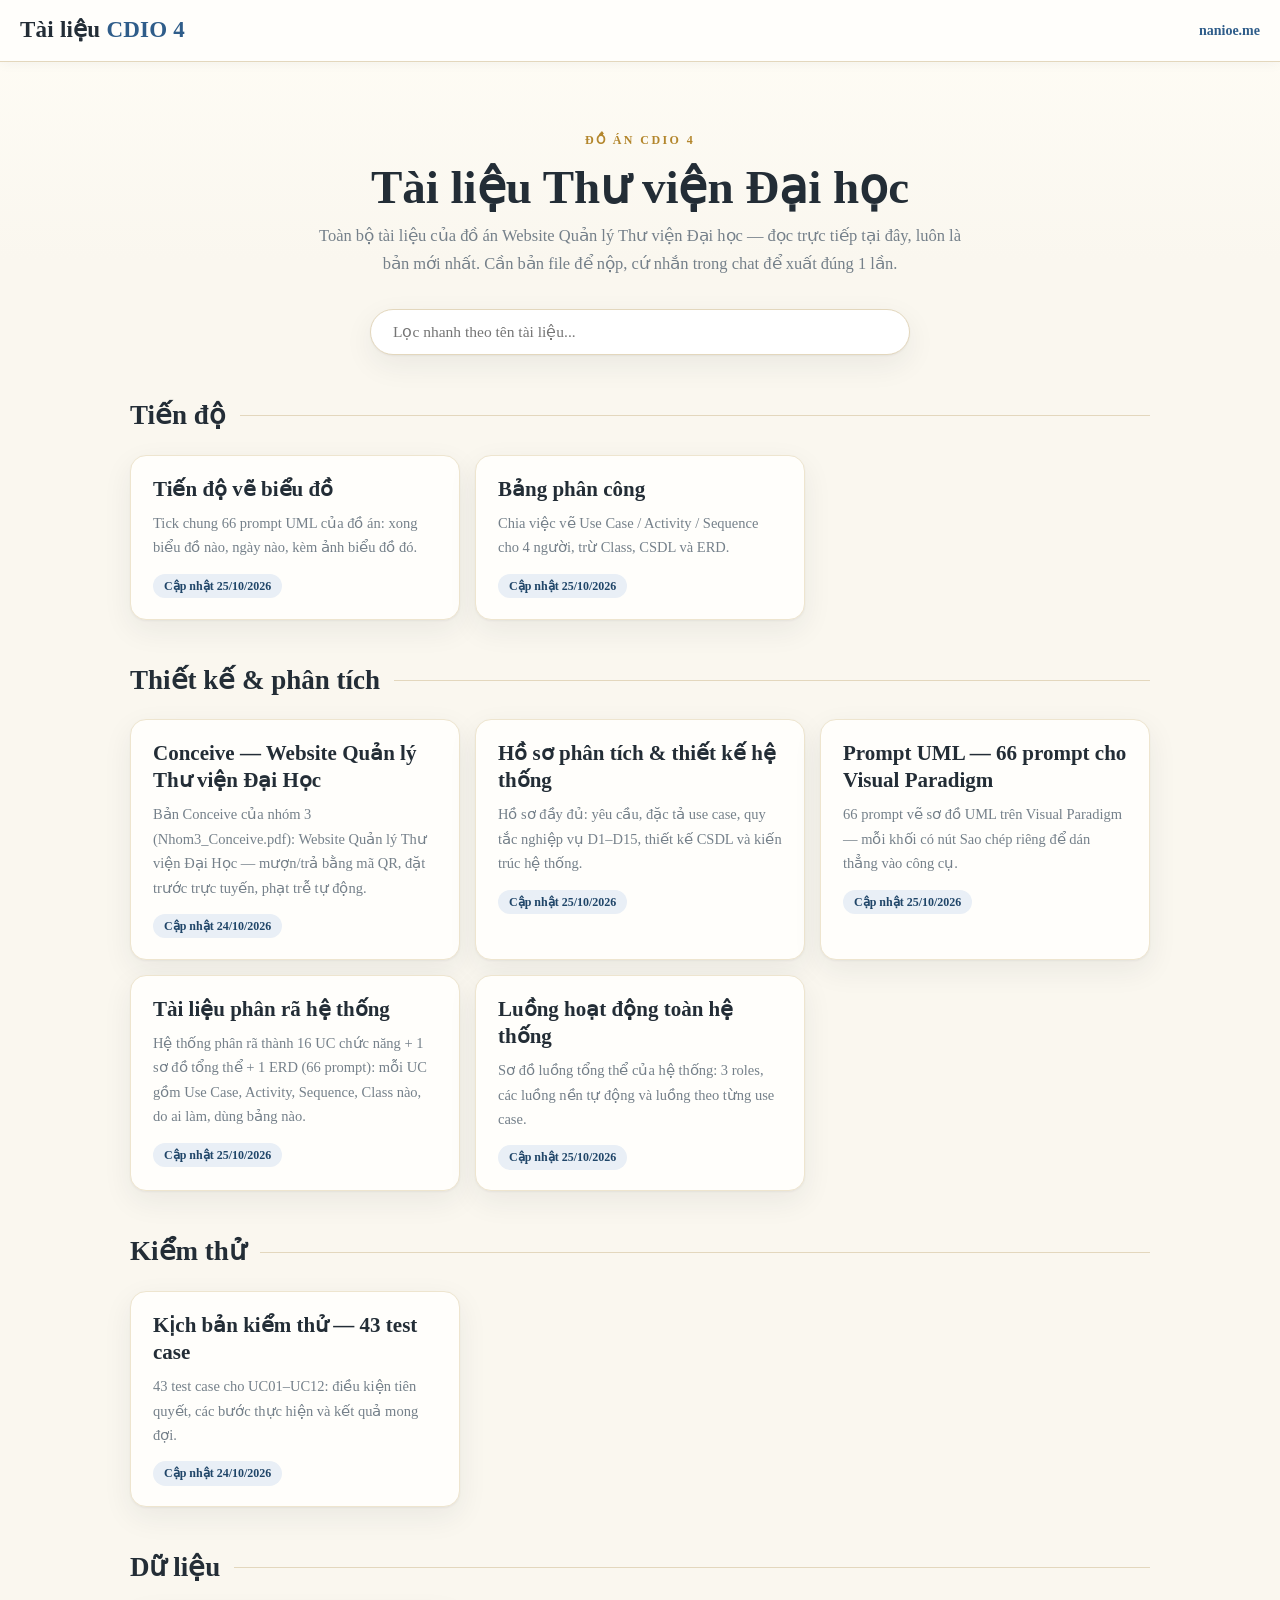
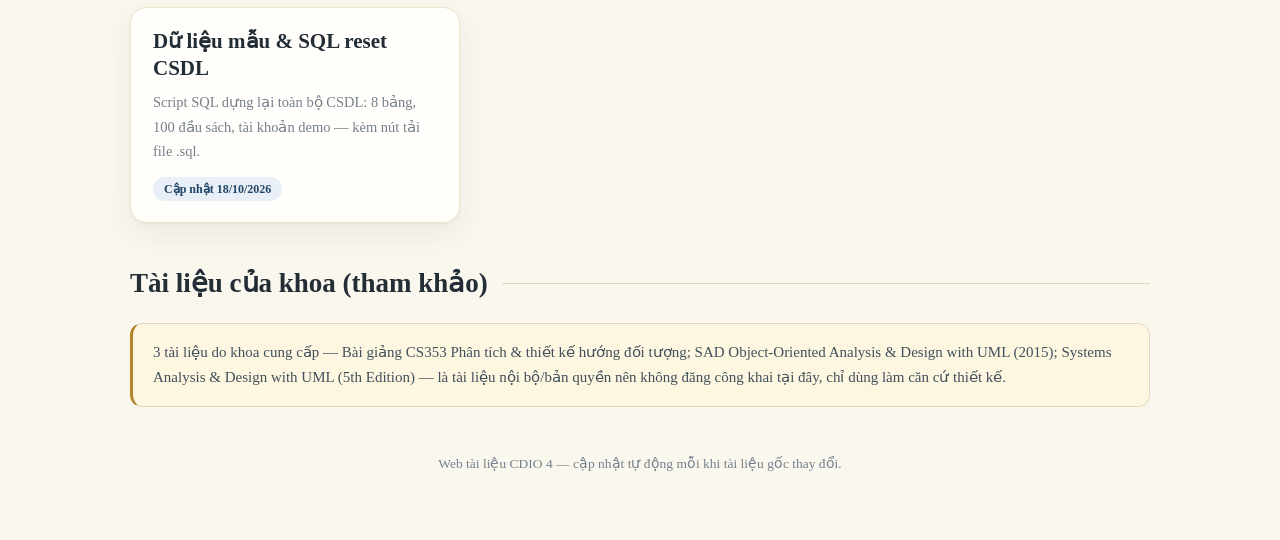
==== index.html @ 8c21439a "UC13 tach 2 muc con UC13a Quan ly, UC13b Xem, giu 66 prompt" ====
<!DOCTYPE html>
<html lang="vi">
<head>
<meta charset="UTF-8">
<meta name="viewport" content="width=device-width, initial-scale=1">
<title>Mục lục tài liệu — Tài liệu CDIO 4</title>
<meta name="description" content="Toàn bộ tài liệu đồ án CDIO 4 — Website Quản lý Thư viện Đại học, đọc tại một địa chỉ duy nhất, luôn là bản mới nhất.">
<link rel="icon" href="data:image/svg+xml,<svg xmlns='http://www.w3.org/2000/svg' viewBox='0 0 100 100'><text y='.9em' font-size='90'>B</text></svg>">
<link rel="stylesheet" href="style.css?v=9">
</head>
<body>
<header class="topbar">
  <a class="brand" href="index.html">Tài liệu <em>CDIO 4</em></a>
  <span class="top-links"><a href="https://nanioe.me">nanioe.me</a></span>
</header>
<main class="home">
  <div class="hero">
    <div class="kicker">Đồ án CDIO 4</div>
    <h1>Tài liệu Thư viện Đại học</h1>
    <p>Toàn bộ tài liệu của đồ án Website Quản lý Thư viện Đại học — đọc trực tiếp tại đây, luôn là bản mới nhất. Cần bản file để nộp, cứ nhắn trong chat để xuất đúng 1 lần.</p>
  </div>
  <input class="filter" id="docFilter" type="search" placeholder="Lọc nhanh theo tên tài liệu...">
<section class="group-block"><h2>Tiến độ</h2><div class="cards"><a class="card" href="tien-do.html" data-search="tiến độ vẽ biểu đồ tick chung 66 prompt uml của đồ án: xong biểu đồ nào, ngày nào, kèm ảnh biểu đồ đó."><strong>Tiến độ vẽ biểu đồ</strong><p>Tick chung 66 prompt UML của đồ án: xong biểu đồ nào, ngày nào, kèm ảnh biểu đồ đó.</p><span class="upd">Cập nhật 25/10/2026</span></a><a class="card" href="phan-cong.html" data-search="bảng phân công chia việc vẽ use case / activity / sequence cho 4 người, trừ class, csdl và erd."><strong>Bảng phân công</strong><p>Chia việc vẽ Use Case / Activity / Sequence cho 4 người, trừ Class, CSDL và ERD.</p><span class="upd">Cập nhật 25/10/2026</span></a></div></section>
<section class="group-block"><h2>Thiết kế &amp; phân tích</h2><div class="cards"><a class="card" href="conceive.html" data-search="conceive — website quản lý thư viện đại học bản conceive của nhóm 3 (nhom3_conceive.pdf): website quản lý thư viện đại học — mượn/trả bằng mã qr, đặt trước trực tuyến, phạt trễ tự động."><strong>Conceive — Website Quản lý Thư viện Đại Học</strong><p>Bản Conceive của nhóm 3 (Nhom3_Conceive.pdf): Website Quản lý Thư viện Đại Học — mượn/trả bằng mã QR, đặt trước trực tuyến, phạt trễ tự động.</p><span class="upd">Cập nhật 24/10/2026</span></a><a class="card" href="ho-so-thiet-ke.html" data-search="hồ sơ phân tích &amp; thiết kế hệ thống hồ sơ đầy đủ: yêu cầu, đặc tả use case, quy tắc nghiệp vụ d1–d15, thiết kế csdl và kiến trúc hệ thống."><strong>Hồ sơ phân tích &amp; thiết kế hệ thống</strong><p>Hồ sơ đầy đủ: yêu cầu, đặc tả use case, quy tắc nghiệp vụ D1–D15, thiết kế CSDL và kiến trúc hệ thống.</p><span class="upd">Cập nhật 25/10/2026</span></a><a class="card" href="prompt-uml.html" data-search="prompt uml — 66 prompt cho visual paradigm 66 prompt vẽ sơ đồ uml trên visual paradigm — mỗi khối có nút sao chép riêng để dán thẳng vào công cụ."><strong>Prompt UML — 66 prompt cho Visual Paradigm</strong><p>66 prompt vẽ sơ đồ UML trên Visual Paradigm — mỗi khối có nút Sao chép riêng để dán thẳng vào công cụ.</p><span class="upd">Cập nhật 25/10/2026</span></a><a class="card" href="phan-ra.html" data-search="tài liệu phân rã hệ thống hệ thống phân rã thành 16 uc chức năng + 1 sơ đồ tổng thể + 1 erd (66 prompt): mỗi uc gồm use case, activity, sequence, class nào, do ai làm, dùng bảng nào."><strong>Tài liệu phân rã hệ thống</strong><p>Hệ thống phân rã thành 16 UC chức năng + 1 sơ đồ tổng thể + 1 ERD (66 prompt): mỗi UC gồm Use Case, Activity, Sequence, Class nào, do ai làm, dùng bảng nào.</p><span class="upd">Cập nhật 25/10/2026</span></a><a class="card" href="luong-hoat-dong.html" data-search="luồng hoạt động toàn hệ thống sơ đồ luồng tổng thể của hệ thống: 3 roles, các luồng nền tự động và luồng theo từng use case."><strong>Luồng hoạt động toàn hệ thống</strong><p>Sơ đồ luồng tổng thể của hệ thống: 3 roles, các luồng nền tự động và luồng theo từng use case.</p><span class="upd">Cập nhật 25/10/2026</span></a></div></section>
<section class="group-block"><h2>Kiểm thử</h2><div class="cards"><a class="card" href="kich-ban-kiem-thu.html" data-search="kịch bản kiểm thử — 43 test case 43 test case cho uc01–uc12: điều kiện tiên quyết, các bước thực hiện và kết quả mong đợi."><strong>Kịch bản kiểm thử — 43 test case</strong><p>43 test case cho UC01–UC12: điều kiện tiên quyết, các bước thực hiện và kết quả mong đợi.</p><span class="upd">Cập nhật 24/10/2026</span></a></div></section>
<section class="group-block"><h2>Dữ liệu</h2><div class="cards"><a class="card" href="du-lieu-sql.html" data-search="dữ liệu mẫu &amp; sql reset csdl script sql dựng lại toàn bộ csdl: 8 bảng, 100 đầu sách, tài khoản demo — kèm nút tải file .sql."><strong>Dữ liệu mẫu &amp; SQL reset CSDL</strong><p>Script SQL dựng lại toàn bộ CSDL: 8 bảng, 100 đầu sách, tài khoản demo — kèm nút tải file .sql.</p><span class="upd">Cập nhật 18/10/2026</span></a></div></section>
  <h2>Tài liệu của khoa (tham khảo)</h2>
  <div class="note">3 tài liệu do khoa cung cấp — Bài giảng CS353 Phân tích &amp; thiết kế hướng đối tượng; SAD Object-Oriented Analysis &amp; Design with UML (2015); Systems Analysis &amp; Design with UML (5th Edition) — là tài liệu nội bộ/bản quyền nên không đăng công khai tại đây, chỉ dùng làm căn cứ thiết kế.</div>
  <footer>Web tài liệu CDIO 4 — cập nhật tự động mỗi khi tài liệu gốc thay đổi.</footer>
</main>
<script src="docs.js?v=9"></script>
</body>
</html>
---- style.css ----
/* CDIO 4 docs - v3 visual polish (nanioe.me palette, editorial docs look) */
:root{
  --bg:#faf7ef; --panel:#fffefb; --ink:#232d36; --ink-soft:#42505c; --muted:#75808a;
  --line:#e3d7bd; --line-soft:#eee5cf;
  --accent:#2f5d8a; --accent-ink:#1f4568; --accent-soft:#e9eff6;
  --soft:#f3ecdb; --gold:#b3862c;
  --code-bg:#1f1a14; --code-head:#2a231b; --code-ink:#f4ead9;
  --shadow:0 1px 2px rgba(35,45,54,.05),0 10px 30px rgba(35,45,54,.07);
  --serif:"Times New Roman",Times,serif;
  --sans:"Times New Roman",Times,serif;
}
*{box-sizing:border-box}
html{scroll-behavior:smooth}
::selection{background:#f0d9a0}
body{margin:0;color:var(--ink);font-family:var(--sans);font-size:16px;line-height:1.68;
  -webkit-font-smoothing:antialiased;
  background:linear-gradient(180deg,#fffdf6 0,var(--bg) 260px) fixed,var(--bg)}
a{color:var(--accent)}
/* top bar */
.topbar{position:sticky;top:0;z-index:60;display:flex;align-items:center;gap:12px;
  padding:11px 20px;background:rgba(255,254,251,.92);backdrop-filter:blur(10px);
  border-bottom:1px solid var(--line);box-shadow:0 1px 12px rgba(35,45,54,.05)}
.brand{font-family:var(--serif);font-weight:700;font-size:23px;color:var(--ink);text-decoration:none;letter-spacing:.01em}
.brand em{color:var(--accent);font-style:normal}
.top-links{margin-left:auto;display:flex;gap:18px;font-size:14px}
.top-links a{text-decoration:none;font-weight:600}
.top-links a:hover{text-decoration:underline;text-underline-offset:3px}
.menu-btn{display:none;background:var(--panel);border:1px solid var(--line);border-radius:9px;
  width:38px;height:38px;font-size:17px;cursor:pointer;color:var(--ink)}
/* layout */
.docs-layout{max-width:1300px;margin:0 auto;display:grid;
  grid-template-columns:280px minmax(0,1fr);align-items:start}
.sidebar{position:sticky;top:59px;height:calc(100vh - 59px);overflow-y:auto;
  padding:22px 16px 44px 20px;border-right:1px solid var(--line-soft);
  scrollbar-width:thin;scrollbar-color:var(--line) transparent}
.side-label{font-size:11px;font-weight:700;letter-spacing:.14em;text-transform:uppercase;
  color:var(--gold);margin:20px 8px 9px}
.side-label:first-child{margin-top:0}
.doc-nav a{display:block;text-decoration:none;color:var(--ink-soft);
  padding:7px 12px;border-radius:9px;font-size:14.5px;line-height:1.4;margin-bottom:2px}
.doc-nav a:hover{background:var(--accent-soft);color:var(--accent-ink)}
.doc-nav a.active{background:var(--accent);color:#fff;font-weight:600;box-shadow:var(--shadow)}
.nav-group{display:flex;align-items:center;gap:10px;font-size:11px;font-weight:700;
  letter-spacing:.1em;text-transform:uppercase;color:var(--muted);margin:16px 4px 6px}
.nav-group::after{content:"";flex:1;height:1px;background:var(--line-soft)}
.toc{border-left:1px solid var(--line);margin-left:9px}
.toc a{display:block;text-decoration:none;font-size:13.5px;color:var(--ink-soft);
  padding:4px 10px 4px 14px;margin-left:-1px;border-left:2px solid transparent;line-height:1.45}
.toc a.lv3{padding-left:27px;font-size:13px;color:var(--muted)}
.toc a.toc-group{font-weight:700;color:var(--ink);font-size:14px;margin-top:12px;padding-top:10px;border-top:1px solid var(--line-soft)}
.toc a.toc-prompt{padding-left:27px;font-size:13px}
.toc a:hover{color:var(--accent-ink)}
.toc a.active{color:var(--accent-ink);font-weight:700;border-left-color:var(--accent);background:var(--accent-soft)}
.backdrop{display:none}
/* content */
.content{padding:34px 46px 64px;min-width:0}
.content h1{font-family:var(--serif);font-weight:700;font-size:37px;line-height:1.18;margin:0}
.content h1::after{content:"";display:block;width:66px;height:3px;border-radius:2px;
  background:var(--gold);margin-top:14px}
.meta{color:var(--muted);font-size:14px;margin:12px 0 28px;padding-bottom:18px;border-bottom:1px solid var(--line-soft)}
.content{counter-reset:sec}
.content h2{counter-increment:sec;font-family:var(--serif);font-weight:700;font-size:26px;
  line-height:1.3;margin:46px 0 14px;padding-top:26px;border-top:1px solid var(--line-soft);
  scroll-margin-top:78px}
.content h2::before{content:counter(sec,decimal-leading-zero);display:inline-block;
  font-family:var(--sans);font-size:12px;font-weight:700;letter-spacing:.06em;
  background:var(--accent);color:#fff;border-radius:6px;padding:3px 8px;
  margin-right:12px;vertical-align:5px}
.content h3{font-size:19px;margin:28px 0 9px;padding-left:11px;
  border-left:3px solid var(--gold);scroll-margin-top:78px;line-height:1.4}
.content h4{font-size:16.5px;margin:20px 0 6px}
.content p{margin:10px 0}
.content ul,.content ol{margin:10px 0;padding-left:24px}
.content li{margin:4px 0}
.content a{text-underline-offset:3px}
.content blockquote{margin:16px 0;padding:12px 18px;border-left:3px solid var(--accent);
  border-radius:0 12px 12px 0;background:var(--accent-soft);color:var(--ink-soft)}
.content hr{border:none;border-top:1px solid var(--line-soft);margin:28px 0}
.content code{font-family:ui-monospace,SFMono-Regular,Consolas,monospace;font-size:.87em;
  background:#f1e8d2;border:1px solid #e7dcc0;color:#7c4a12;padding:1px 6px;border-radius:6px}
.content strong{color:#18222b}
/* tables */
.table-wrap{overflow-x:auto;border:1px solid var(--line);border-radius:14px;
  margin:18px 0;background:#fff;box-shadow:var(--shadow)}
.content table{border-collapse:collapse;width:100%;font-size:14.5px}
.content th{background:var(--accent);color:#fff;text-align:left;font-weight:600;
  padding:10px 14px;white-space:nowrap}
.content td{padding:9px 14px;border-bottom:1px solid var(--line-soft);vertical-align:top}
.content tr:last-child td{border-bottom:none}
.content tbody tr:nth-child(even) td{background:#fdfaf1}
.content tbody tr:hover td{background:#f7f0dd}
/* code blocks with a window header strip */
.code-wrap{position:relative;margin:16px 0;border-radius:13px;overflow:hidden;
  background:var(--code-bg);box-shadow:var(--shadow)}
.code-wrap::before{content:"";display:block;height:37px;background:
  radial-gradient(circle 5px at 20px 50%,#e0655f 98%,transparent),
  radial-gradient(circle 5px at 40px 50%,#e8b84b 98%,transparent),
  radial-gradient(circle 5px at 60px 50%,#7fb069 98%,transparent),var(--code-head);
  border-bottom:1px solid #3d3222}
.content pre{background:transparent;color:var(--code-ink);padding:16px 18px;
  overflow-x:auto;margin:0;font-size:13.5px;line-height:1.55;border-radius:0}
.content pre code{background:none;border:none;padding:0;color:inherit;font-size:inherit}
.copy-btn{position:absolute;top:5px;right:9px;background:transparent;color:#e9dcc4;
  border:1px solid #57493a;border-radius:8px;padding:4px 12px;font-size:12.5px;cursor:pointer;
  font-family:var(--sans)}
.copy-btn:hover{background:#3a3226}
.copy-btn.done{background:#2e6b34;border-color:#2e6b34;color:#fff}
/* prev / next */
.prevnext{display:flex;gap:14px;margin:48px 0 0;flex-wrap:wrap}
.pn{flex:1 1 220px;border:1px solid var(--line);border-radius:14px;background:var(--panel);
  padding:15px 19px;text-decoration:none;color:var(--ink);box-shadow:var(--shadow)}
.pn:hover{border-color:var(--accent);transform:translateY(-1px);transition:transform .15s}
.pn span{display:block;font-size:11.5px;letter-spacing:.09em;text-transform:uppercase;color:var(--muted);margin-bottom:3px}
.pn strong{font-family:var(--serif);font-size:20px;color:var(--accent-ink)}
.pn.prev strong::before{content:"←  "}
.pn.next{text-align:right}
.pn.next strong::after{content:"  →"}
.content footer{margin-top:38px;padding-top:16px;border-top:1px solid var(--line-soft);
  color:var(--muted);font-size:13.5px}
.btn{display:inline-block;background:var(--accent);color:#fff;text-decoration:none;
  padding:11px 24px;border-radius:999px;font-weight:600;font-size:15px;box-shadow:var(--shadow)}
.btn:hover{background:var(--accent-ink)}

/* progress page */
.prog-bar{height:16px;background:#eee5cf;border-radius:999px;overflow:hidden;margin:14px 0 8px}
.prog-bar div{height:100%;background:var(--accent)}
.prog-note{background:#fdf6e0;border:1px solid var(--line);border-left:3px solid var(--gold);
  border-radius:12px;padding:14px 18px;color:var(--ink-soft);font-size:15px;margin:16px 0}
.prog-filters{display:flex;gap:8px;flex-wrap:wrap;margin:16px 0}
.prog-filters button{background:var(--panel);border:1px solid var(--line);border-radius:999px;
  padding:7px 16px;font-size:14px;cursor:pointer;color:var(--ink-soft)}
.prog-filters button.on{background:var(--accent);color:#fff;border-color:var(--accent);font-weight:600}
.prog-item{display:flex;gap:14px;align-items:flex-start;border:1px solid var(--line-soft);
  border-radius:14px;background:var(--panel);padding:13px 16px;margin:9px 0;box-shadow:var(--shadow)}
.prog-item.done{border-color:#c8d8c9}
.prog-check{flex:0 0 26px;height:26px;border:2px solid var(--line);border-radius:7px;
  display:flex;align-items:center;justify-content:center;font-weight:700;color:#fff;font-size:17px}
.prog-item.done .prog-check{background:#2e6b34;border-color:#2e6b34}
.prog-item .prog-main{flex:1;min-width:0}
.prog-item .prog-main strong{font-size:15.5px;line-height:1.45;display:block}
.prog-item .prog-meta{font-size:13.5px;color:var(--muted);margin-top:3px}
.prog-item .prog-meta a{font-weight:600}
.prog-img{flex:0 0 150px}
.prog-img img{width:150px;border:1px solid var(--line);border-radius:10px;display:block}
.prog-noimg{font-size:13px;color:var(--muted);display:block;padding-top:4px}
@media (max-width:640px){.prog-item{flex-wrap:wrap}.prog-img{flex-basis:100%}.prog-img img{width:100%}}
.prog-actions{display:flex;gap:6px;margin-top:8px}
.prog-actions button,.prog-actions a{background:var(--panel);border:1px solid var(--line);border-radius:999px;
  padding:5px 13px;font-size:13px;cursor:pointer;color:var(--accent-ink);font-weight:600;text-decoration:none}
.prog-actions button:hover,.prog-actions a:hover{background:var(--accent-soft)}
.prog-thumb{cursor:zoom-in}
.prog-lightbox{display:none;position:fixed;inset:0;background:rgba(20,25,30,.88);z-index:100;
  align-items:center;justify-content:center;flex-direction:column;padding:20px;gap:14px}
.prog-lightbox.open{display:flex}
.prog-lightbox img{max-width:92vw;max-height:80vh;background:#fff;border-radius:12px;padding:10px;object-fit:contain}
.prog-lb-close{background:#fff;border:none;border-radius:999px;padding:8px 20px;font-size:14px;font-weight:700;cursor:pointer;color:var(--ink)}
.prog-lb-actions a{background:var(--accent);color:#fff;border-radius:999px;padding:9px 22px;font-size:14px;font-weight:600;text-decoration:none}
.prog-lightbox{overflow:auto}
.content img,.home img{cursor:zoom-in}
.prog-lb-zoom{display:flex;gap:8px;align-items:center;flex-wrap:wrap;justify-content:center}
.prog-lb-zoom button{background:#fff;border:none;border-radius:999px;padding:7px 16px;font-size:13.5px;font-weight:700;cursor:pointer;color:var(--ink)}
.prog-lb-zoom span{color:#fff;font-size:13.5px;font-weight:600;min-width:110px;text-align:center}
.prog-lb-hint{color:#d8dee3;font-size:13px;text-align:center}
/* back to top */
.to-top{position:fixed;right:18px;bottom:18px;width:44px;height:44px;border-radius:50%;
  border:none;background:var(--accent);color:#fff;font-size:19px;cursor:pointer;
  opacity:0;pointer-events:none;transition:opacity .2s;box-shadow:var(--shadow);z-index:55}
.to-top:hover{background:var(--accent-ink)}
.to-top.show{opacity:1;pointer-events:auto}
/* home (index) */
.home{max-width:1060px;margin:0 auto;padding:38px 20px 64px}
.home .hero{text-align:center;padding:30px 0 6px}
.home .kicker{font-size:12px;font-weight:700;letter-spacing:.2em;text-transform:uppercase;color:var(--gold)}
.home h1{font-family:var(--serif);font-weight:700;font-size:47px;margin:10px 0 8px;line-height:1.15}
.home .hero p{color:var(--muted);font-size:16.5px;max-width:660px;margin:0 auto}
.filter{width:100%;max-width:540px;display:block;margin:26px auto 4px;padding:13px 22px;
  border:1px solid var(--line);border-radius:999px;font-size:15.5px;font-family:var(--sans);
  background:#fff;color:var(--ink);box-shadow:var(--shadow)}
.filter:focus{outline:2px solid var(--accent);outline-offset:1px}
.home h2{font-family:var(--serif);font-weight:700;font-size:27px;margin:38px 0 16px;
  display:flex;align-items:center;gap:14px}
.home h2::after{content:"";flex:1;height:1px;background:var(--line)}
.cards{display:grid;grid-template-columns:repeat(auto-fill,minmax(300px,1fr));gap:15px}
.card{position:relative;display:block;background:var(--panel);border:1px solid var(--line-soft);
  border-radius:16px;padding:20px 22px;text-decoration:none;color:var(--ink);
  box-shadow:var(--shadow);overflow:hidden}
.card::before{content:"";position:absolute;top:0;left:0;right:0;height:3px;
  background:var(--accent);transform:scaleX(0);transform-origin:left;transition:transform .2s}
.card:hover{transform:translateY(-2px);transition:transform .15s;border-color:var(--line)}
.card:hover::before{transform:scaleX(1)}
.card strong{font-family:var(--serif);font-size:21px;display:block;line-height:1.3}
.card p{color:var(--muted);font-size:14.5px;margin:8px 0 12px}
.card .upd{display:inline-block;font-size:12px;color:var(--accent-ink);font-weight:600;
  background:var(--accent-soft);border-radius:999px;padding:2px 11px}
.note{background:#fdf6e0;border:1px solid var(--line);border-left:3px solid var(--gold);
  border-radius:12px;padding:16px 20px;color:var(--ink-soft);font-size:15px;margin-top:14px}
.home footer{margin-top:46px;text-align:center;color:var(--muted);font-size:13.5px}
/* responsive */
@media (max-width:920px){
  .docs-layout{grid-template-columns:minmax(0,1fr)}
  .menu-btn{display:block}
  .sidebar{position:fixed;top:0;left:0;width:292px;max-width:84vw;height:100vh;z-index:70;
    background:var(--panel);transform:translateX(-105%);transition:transform .22s;
    border-right:1px solid var(--line);padding-top:24px}
  body.nav-open .sidebar{transform:none;box-shadow:0 0 44px rgba(35,45,54,.25)}
  body.nav-open .backdrop{display:block;position:fixed;inset:0;background:rgba(35,45,54,.42);z-index:65}
  .content{padding:24px 18px 50px}
  .content h1{font-size:30px}
  .content h2{font-size:23px}
  .home h1{font-size:36px}
  .top-links a:last-child{display:none}
}
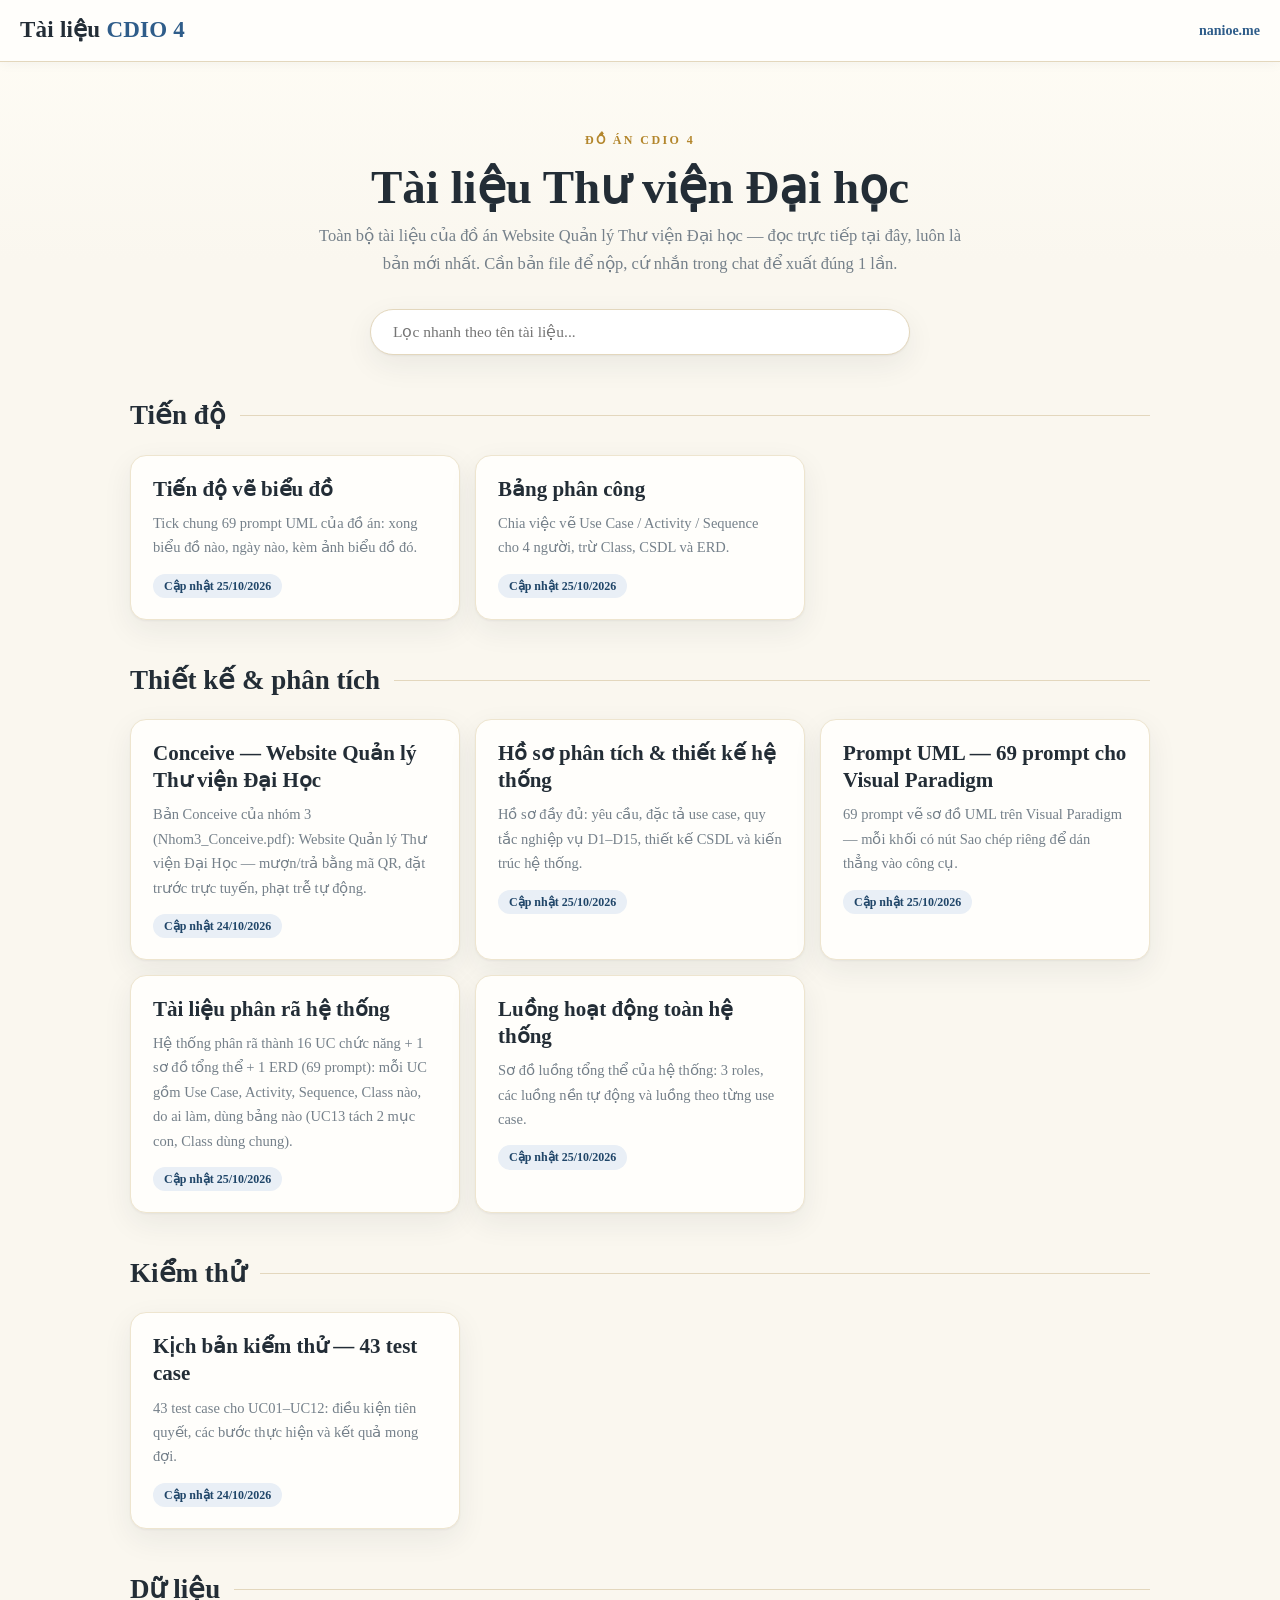
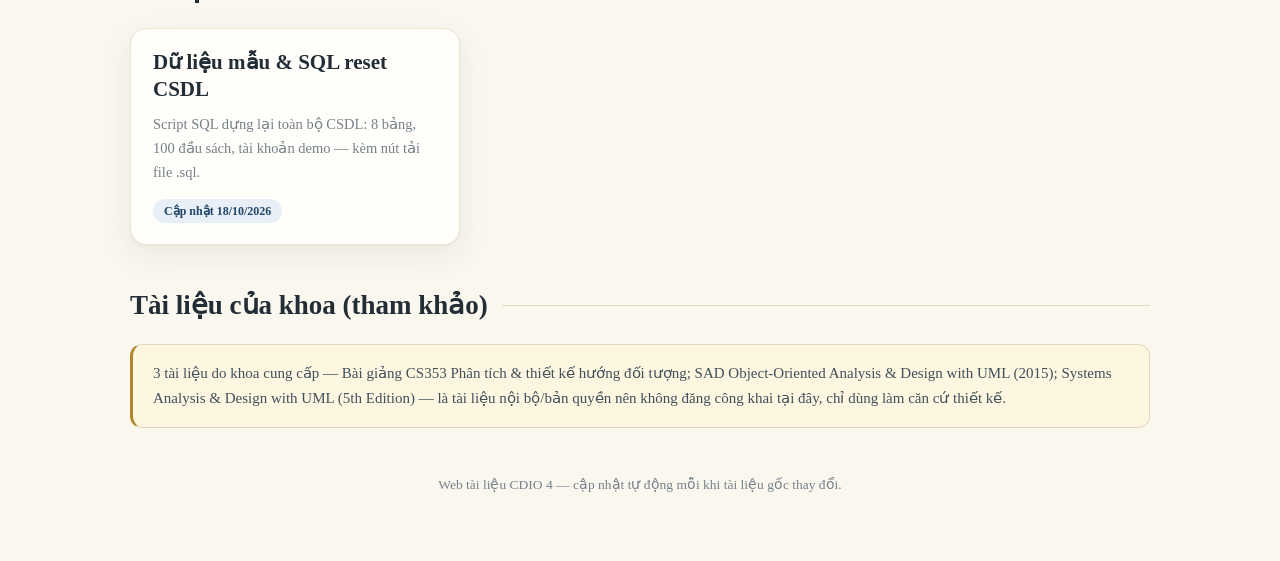
==== commit 47c53a39: "UC13 tach prompt 48a 48b 49a 49b 50a 50b, tong 69 prompt, Class dung chung" ====
--- a/index.html
+++ b/index.html
@@ -20,8 +20,8 @@
     <p>Toàn bộ tài liệu của đồ án Website Quản lý Thư viện Đại học — đọc trực tiếp tại đây, luôn là bản mới nhất. Cần bản file để nộp, cứ nhắn trong chat để xuất đúng 1 lần.</p>
   </div>
   <input class="filter" id="docFilter" type="search" placeholder="Lọc nhanh theo tên tài liệu...">
-<section class="group-block"><h2>Tiến độ</h2><div class="cards"><a class="card" href="tien-do.html" data-search="tiến độ vẽ biểu đồ tick chung 66 prompt uml của đồ án: xong biểu đồ nào, ngày nào, kèm ảnh biểu đồ đó."><strong>Tiến độ vẽ biểu đồ</strong><p>Tick chung 66 prompt UML của đồ án: xong biểu đồ nào, ngày nào, kèm ảnh biểu đồ đó.</p><span class="upd">Cập nhật 25/10/2026</span></a><a class="card" href="phan-cong.html" data-search="bảng phân công chia việc vẽ use case / activity / sequence cho 4 người, trừ class, csdl và erd."><strong>Bảng phân công</strong><p>Chia việc vẽ Use Case / Activity / Sequence cho 4 người, trừ Class, CSDL và ERD.</p><span class="upd">Cập nhật 25/10/2026</span></a></div></section>
-<section class="group-block"><h2>Thiết kế &amp; phân tích</h2><div class="cards"><a class="card" href="conceive.html" data-search="conceive — website quản lý thư viện đại học bản conceive của nhóm 3 (nhom3_conceive.pdf): website quản lý thư viện đại học — mượn/trả bằng mã qr, đặt trước trực tuyến, phạt trễ tự động."><strong>Conceive — Website Quản lý Thư viện Đại Học</strong><p>Bản Conceive của nhóm 3 (Nhom3_Conceive.pdf): Website Quản lý Thư viện Đại Học — mượn/trả bằng mã QR, đặt trước trực tuyến, phạt trễ tự động.</p><span class="upd">Cập nhật 24/10/2026</span></a><a class="card" href="ho-so-thiet-ke.html" data-search="hồ sơ phân tích &amp; thiết kế hệ thống hồ sơ đầy đủ: yêu cầu, đặc tả use case, quy tắc nghiệp vụ d1–d15, thiết kế csdl và kiến trúc hệ thống."><strong>Hồ sơ phân tích &amp; thiết kế hệ thống</strong><p>Hồ sơ đầy đủ: yêu cầu, đặc tả use case, quy tắc nghiệp vụ D1–D15, thiết kế CSDL và kiến trúc hệ thống.</p><span class="upd">Cập nhật 25/10/2026</span></a><a class="card" href="prompt-uml.html" data-search="prompt uml — 66 prompt cho visual paradigm 66 prompt vẽ sơ đồ uml trên visual paradigm — mỗi khối có nút sao chép riêng để dán thẳng vào công cụ."><strong>Prompt UML — 66 prompt cho Visual Paradigm</strong><p>66 prompt vẽ sơ đồ UML trên Visual Paradigm — mỗi khối có nút Sao chép riêng để dán thẳng vào công cụ.</p><span class="upd">Cập nhật 25/10/2026</span></a><a class="card" href="phan-ra.html" data-search="tài liệu phân rã hệ thống hệ thống phân rã thành 16 uc chức năng + 1 sơ đồ tổng thể + 1 erd (66 prompt): mỗi uc gồm use case, activity, sequence, class nào, do ai làm, dùng bảng nào."><strong>Tài liệu phân rã hệ thống</strong><p>Hệ thống phân rã thành 16 UC chức năng + 1 sơ đồ tổng thể + 1 ERD (66 prompt): mỗi UC gồm Use Case, Activity, Sequence, Class nào, do ai làm, dùng bảng nào.</p><span class="upd">Cập nhật 25/10/2026</span></a><a class="card" href="luong-hoat-dong.html" data-search="luồng hoạt động toàn hệ thống sơ đồ luồng tổng thể của hệ thống: 3 roles, các luồng nền tự động và luồng theo từng use case."><strong>Luồng hoạt động toàn hệ thống</strong><p>Sơ đồ luồng tổng thể của hệ thống: 3 roles, các luồng nền tự động và luồng theo từng use case.</p><span class="upd">Cập nhật 25/10/2026</span></a></div></section>
+<section class="group-block"><h2>Tiến độ</h2><div class="cards"><a class="card" href="tien-do.html" data-search="tiến độ vẽ biểu đồ tick chung 69 prompt uml của đồ án: xong biểu đồ nào, ngày nào, kèm ảnh biểu đồ đó."><strong>Tiến độ vẽ biểu đồ</strong><p>Tick chung 69 prompt UML của đồ án: xong biểu đồ nào, ngày nào, kèm ảnh biểu đồ đó.</p><span class="upd">Cập nhật 25/10/2026</span></a><a class="card" href="phan-cong.html" data-search="bảng phân công chia việc vẽ use case / activity / sequence cho 4 người, trừ class, csdl và erd."><strong>Bảng phân công</strong><p>Chia việc vẽ Use Case / Activity / Sequence cho 4 người, trừ Class, CSDL và ERD.</p><span class="upd">Cập nhật 25/10/2026</span></a></div></section>
+<section class="group-block"><h2>Thiết kế &amp; phân tích</h2><div class="cards"><a class="card" href="conceive.html" data-search="conceive — website quản lý thư viện đại học bản conceive của nhóm 3 (nhom3_conceive.pdf): website quản lý thư viện đại học — mượn/trả bằng mã qr, đặt trước trực tuyến, phạt trễ tự động."><strong>Conceive — Website Quản lý Thư viện Đại Học</strong><p>Bản Conceive của nhóm 3 (Nhom3_Conceive.pdf): Website Quản lý Thư viện Đại Học — mượn/trả bằng mã QR, đặt trước trực tuyến, phạt trễ tự động.</p><span class="upd">Cập nhật 24/10/2026</span></a><a class="card" href="ho-so-thiet-ke.html" data-search="hồ sơ phân tích &amp; thiết kế hệ thống hồ sơ đầy đủ: yêu cầu, đặc tả use case, quy tắc nghiệp vụ d1–d15, thiết kế csdl và kiến trúc hệ thống."><strong>Hồ sơ phân tích &amp; thiết kế hệ thống</strong><p>Hồ sơ đầy đủ: yêu cầu, đặc tả use case, quy tắc nghiệp vụ D1–D15, thiết kế CSDL và kiến trúc hệ thống.</p><span class="upd">Cập nhật 25/10/2026</span></a><a class="card" href="prompt-uml.html" data-search="prompt uml — 69 prompt cho visual paradigm 69 prompt vẽ sơ đồ uml trên visual paradigm — mỗi khối có nút sao chép riêng để dán thẳng vào công cụ."><strong>Prompt UML — 69 prompt cho Visual Paradigm</strong><p>69 prompt vẽ sơ đồ UML trên Visual Paradigm — mỗi khối có nút Sao chép riêng để dán thẳng vào công cụ.</p><span class="upd">Cập nhật 25/10/2026</span></a><a class="card" href="phan-ra.html" data-search="tài liệu phân rã hệ thống hệ thống phân rã thành 16 uc chức năng + 1 sơ đồ tổng thể + 1 erd (69 prompt): mỗi uc gồm use case, activity, sequence, class nào, do ai làm, dùng bảng nào (uc13 tách 2 mục con, class dùng chung)."><strong>Tài liệu phân rã hệ thống</strong><p>Hệ thống phân rã thành 16 UC chức năng + 1 sơ đồ tổng thể + 1 ERD (69 prompt): mỗi UC gồm Use Case, Activity, Sequence, Class nào, do ai làm, dùng bảng nào (UC13 tách 2 mục con, Class dùng chung).</p><span class="upd">Cập nhật 25/10/2026</span></a><a class="card" href="luong-hoat-dong.html" data-search="luồng hoạt động toàn hệ thống sơ đồ luồng tổng thể của hệ thống: 3 roles, các luồng nền tự động và luồng theo từng use case."><strong>Luồng hoạt động toàn hệ thống</strong><p>Sơ đồ luồng tổng thể của hệ thống: 3 roles, các luồng nền tự động và luồng theo từng use case.</p><span class="upd">Cập nhật 25/10/2026</span></a></div></section>
 <section class="group-block"><h2>Kiểm thử</h2><div class="cards"><a class="card" href="kich-ban-kiem-thu.html" data-search="kịch bản kiểm thử — 43 test case 43 test case cho uc01–uc12: điều kiện tiên quyết, các bước thực hiện và kết quả mong đợi."><strong>Kịch bản kiểm thử — 43 test case</strong><p>43 test case cho UC01–UC12: điều kiện tiên quyết, các bước thực hiện và kết quả mong đợi.</p><span class="upd">Cập nhật 24/10/2026</span></a></div></section>
 <section class="group-block"><h2>Dữ liệu</h2><div class="cards"><a class="card" href="du-lieu-sql.html" data-search="dữ liệu mẫu &amp; sql reset csdl script sql dựng lại toàn bộ csdl: 8 bảng, 100 đầu sách, tài khoản demo — kèm nút tải file .sql."><strong>Dữ liệu mẫu &amp; SQL reset CSDL</strong><p>Script SQL dựng lại toàn bộ CSDL: 8 bảng, 100 đầu sách, tài khoản demo — kèm nút tải file .sql.</p><span class="upd">Cập nhật 18/10/2026</span></a></div></section>
   <h2>Tài liệu của khoa (tham khảo)</h2>
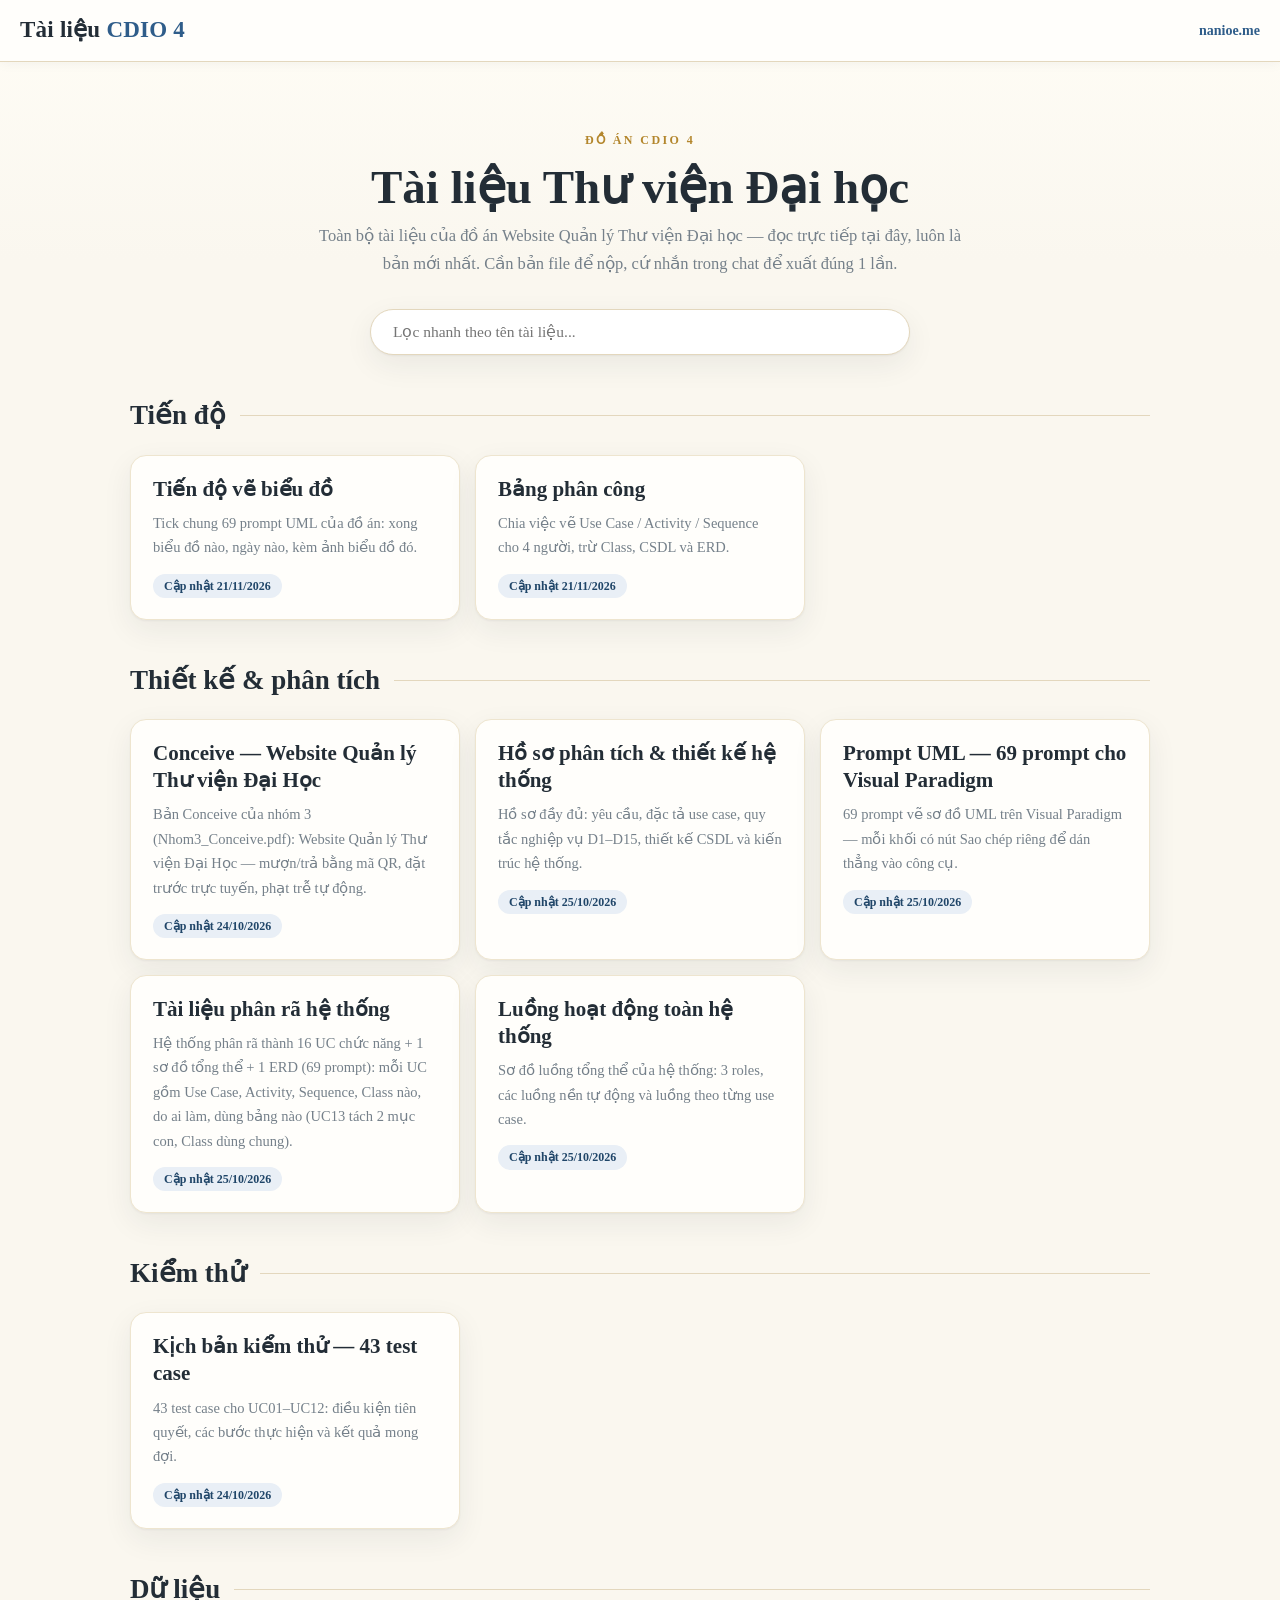
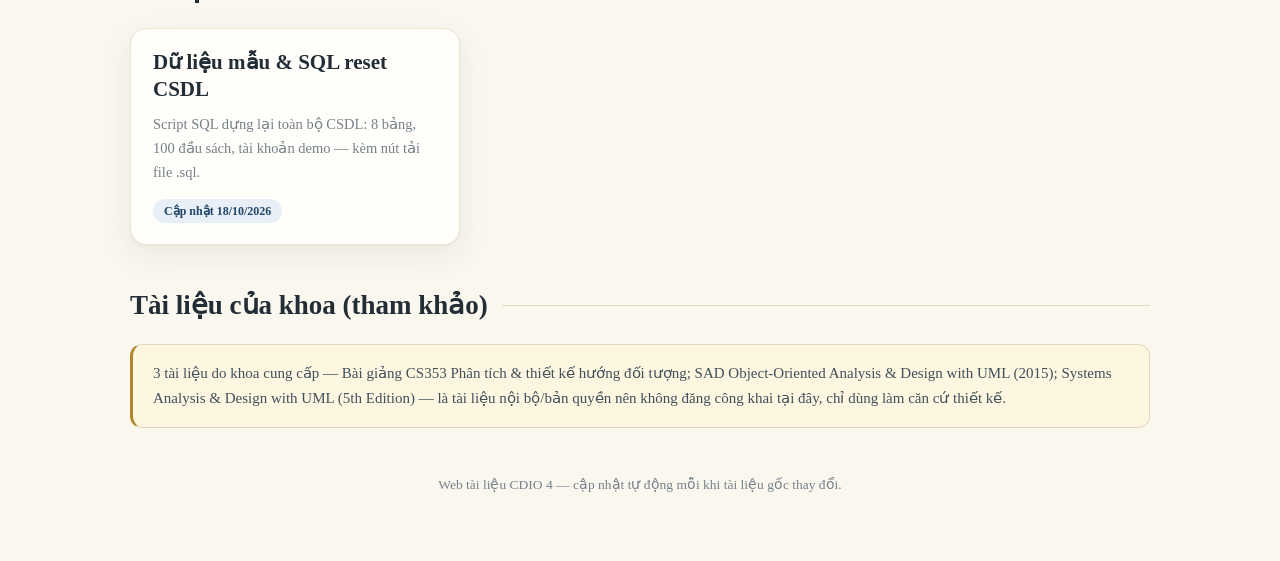
==== commit 3120c949: "Doi ten UC04 Lap phieu muon sach, UC05 Duyet tra sach; thay 28 anh so do (NNN + Thu vien), tien do 5" ====
--- a/index.html
+++ b/index.html
@@ -20,7 +20,7 @@
     <p>Toàn bộ tài liệu của đồ án Website Quản lý Thư viện Đại học — đọc trực tiếp tại đây, luôn là bản mới nhất. Cần bản file để nộp, cứ nhắn trong chat để xuất đúng 1 lần.</p>
   </div>
   <input class="filter" id="docFilter" type="search" placeholder="Lọc nhanh theo tên tài liệu...">
-<section class="group-block"><h2>Tiến độ</h2><div class="cards"><a class="card" href="tien-do.html" data-search="tiến độ vẽ biểu đồ tick chung 69 prompt uml của đồ án: xong biểu đồ nào, ngày nào, kèm ảnh biểu đồ đó."><strong>Tiến độ vẽ biểu đồ</strong><p>Tick chung 69 prompt UML của đồ án: xong biểu đồ nào, ngày nào, kèm ảnh biểu đồ đó.</p><span class="upd">Cập nhật 25/10/2026</span></a><a class="card" href="phan-cong.html" data-search="bảng phân công chia việc vẽ use case / activity / sequence cho 4 người, trừ class, csdl và erd."><strong>Bảng phân công</strong><p>Chia việc vẽ Use Case / Activity / Sequence cho 4 người, trừ Class, CSDL và ERD.</p><span class="upd">Cập nhật 25/10/2026</span></a></div></section>
+<section class="group-block"><h2>Tiến độ</h2><div class="cards"><a class="card" href="tien-do.html" data-search="tiến độ vẽ biểu đồ tick chung 69 prompt uml của đồ án: xong biểu đồ nào, ngày nào, kèm ảnh biểu đồ đó."><strong>Tiến độ vẽ biểu đồ</strong><p>Tick chung 69 prompt UML của đồ án: xong biểu đồ nào, ngày nào, kèm ảnh biểu đồ đó.</p><span class="upd">Cập nhật 21/11/2026</span></a><a class="card" href="phan-cong.html" data-search="bảng phân công chia việc vẽ use case / activity / sequence cho 4 người, trừ class, csdl và erd."><strong>Bảng phân công</strong><p>Chia việc vẽ Use Case / Activity / Sequence cho 4 người, trừ Class, CSDL và ERD.</p><span class="upd">Cập nhật 21/11/2026</span></a></div></section>
 <section class="group-block"><h2>Thiết kế &amp; phân tích</h2><div class="cards"><a class="card" href="conceive.html" data-search="conceive — website quản lý thư viện đại học bản conceive của nhóm 3 (nhom3_conceive.pdf): website quản lý thư viện đại học — mượn/trả bằng mã qr, đặt trước trực tuyến, phạt trễ tự động."><strong>Conceive — Website Quản lý Thư viện Đại Học</strong><p>Bản Conceive của nhóm 3 (Nhom3_Conceive.pdf): Website Quản lý Thư viện Đại Học — mượn/trả bằng mã QR, đặt trước trực tuyến, phạt trễ tự động.</p><span class="upd">Cập nhật 24/10/2026</span></a><a class="card" href="ho-so-thiet-ke.html" data-search="hồ sơ phân tích &amp; thiết kế hệ thống hồ sơ đầy đủ: yêu cầu, đặc tả use case, quy tắc nghiệp vụ d1–d15, thiết kế csdl và kiến trúc hệ thống."><strong>Hồ sơ phân tích &amp; thiết kế hệ thống</strong><p>Hồ sơ đầy đủ: yêu cầu, đặc tả use case, quy tắc nghiệp vụ D1–D15, thiết kế CSDL và kiến trúc hệ thống.</p><span class="upd">Cập nhật 25/10/2026</span></a><a class="card" href="prompt-uml.html" data-search="prompt uml — 69 prompt cho visual paradigm 69 prompt vẽ sơ đồ uml trên visual paradigm — mỗi khối có nút sao chép riêng để dán thẳng vào công cụ."><strong>Prompt UML — 69 prompt cho Visual Paradigm</strong><p>69 prompt vẽ sơ đồ UML trên Visual Paradigm — mỗi khối có nút Sao chép riêng để dán thẳng vào công cụ.</p><span class="upd">Cập nhật 25/10/2026</span></a><a class="card" href="phan-ra.html" data-search="tài liệu phân rã hệ thống hệ thống phân rã thành 16 uc chức năng + 1 sơ đồ tổng thể + 1 erd (69 prompt): mỗi uc gồm use case, activity, sequence, class nào, do ai làm, dùng bảng nào (uc13 tách 2 mục con, class dùng chung)."><strong>Tài liệu phân rã hệ thống</strong><p>Hệ thống phân rã thành 16 UC chức năng + 1 sơ đồ tổng thể + 1 ERD (69 prompt): mỗi UC gồm Use Case, Activity, Sequence, Class nào, do ai làm, dùng bảng nào (UC13 tách 2 mục con, Class dùng chung).</p><span class="upd">Cập nhật 25/10/2026</span></a><a class="card" href="luong-hoat-dong.html" data-search="luồng hoạt động toàn hệ thống sơ đồ luồng tổng thể của hệ thống: 3 roles, các luồng nền tự động và luồng theo từng use case."><strong>Luồng hoạt động toàn hệ thống</strong><p>Sơ đồ luồng tổng thể của hệ thống: 3 roles, các luồng nền tự động và luồng theo từng use case.</p><span class="upd">Cập nhật 25/10/2026</span></a></div></section>
 <section class="group-block"><h2>Kiểm thử</h2><div class="cards"><a class="card" href="kich-ban-kiem-thu.html" data-search="kịch bản kiểm thử — 43 test case 43 test case cho uc01–uc12: điều kiện tiên quyết, các bước thực hiện và kết quả mong đợi."><strong>Kịch bản kiểm thử — 43 test case</strong><p>43 test case cho UC01–UC12: điều kiện tiên quyết, các bước thực hiện và kết quả mong đợi.</p><span class="upd">Cập nhật 24/10/2026</span></a></div></section>
 <section class="group-block"><h2>Dữ liệu</h2><div class="cards"><a class="card" href="du-lieu-sql.html" data-search="dữ liệu mẫu &amp; sql reset csdl script sql dựng lại toàn bộ csdl: 8 bảng, 100 đầu sách, tài khoản demo — kèm nút tải file .sql."><strong>Dữ liệu mẫu &amp; SQL reset CSDL</strong><p>Script SQL dựng lại toàn bộ CSDL: 8 bảng, 100 đầu sách, tài khoản demo — kèm nút tải file .sql.</p><span class="upd">Cập nhật 18/10/2026</span></a></div></section>
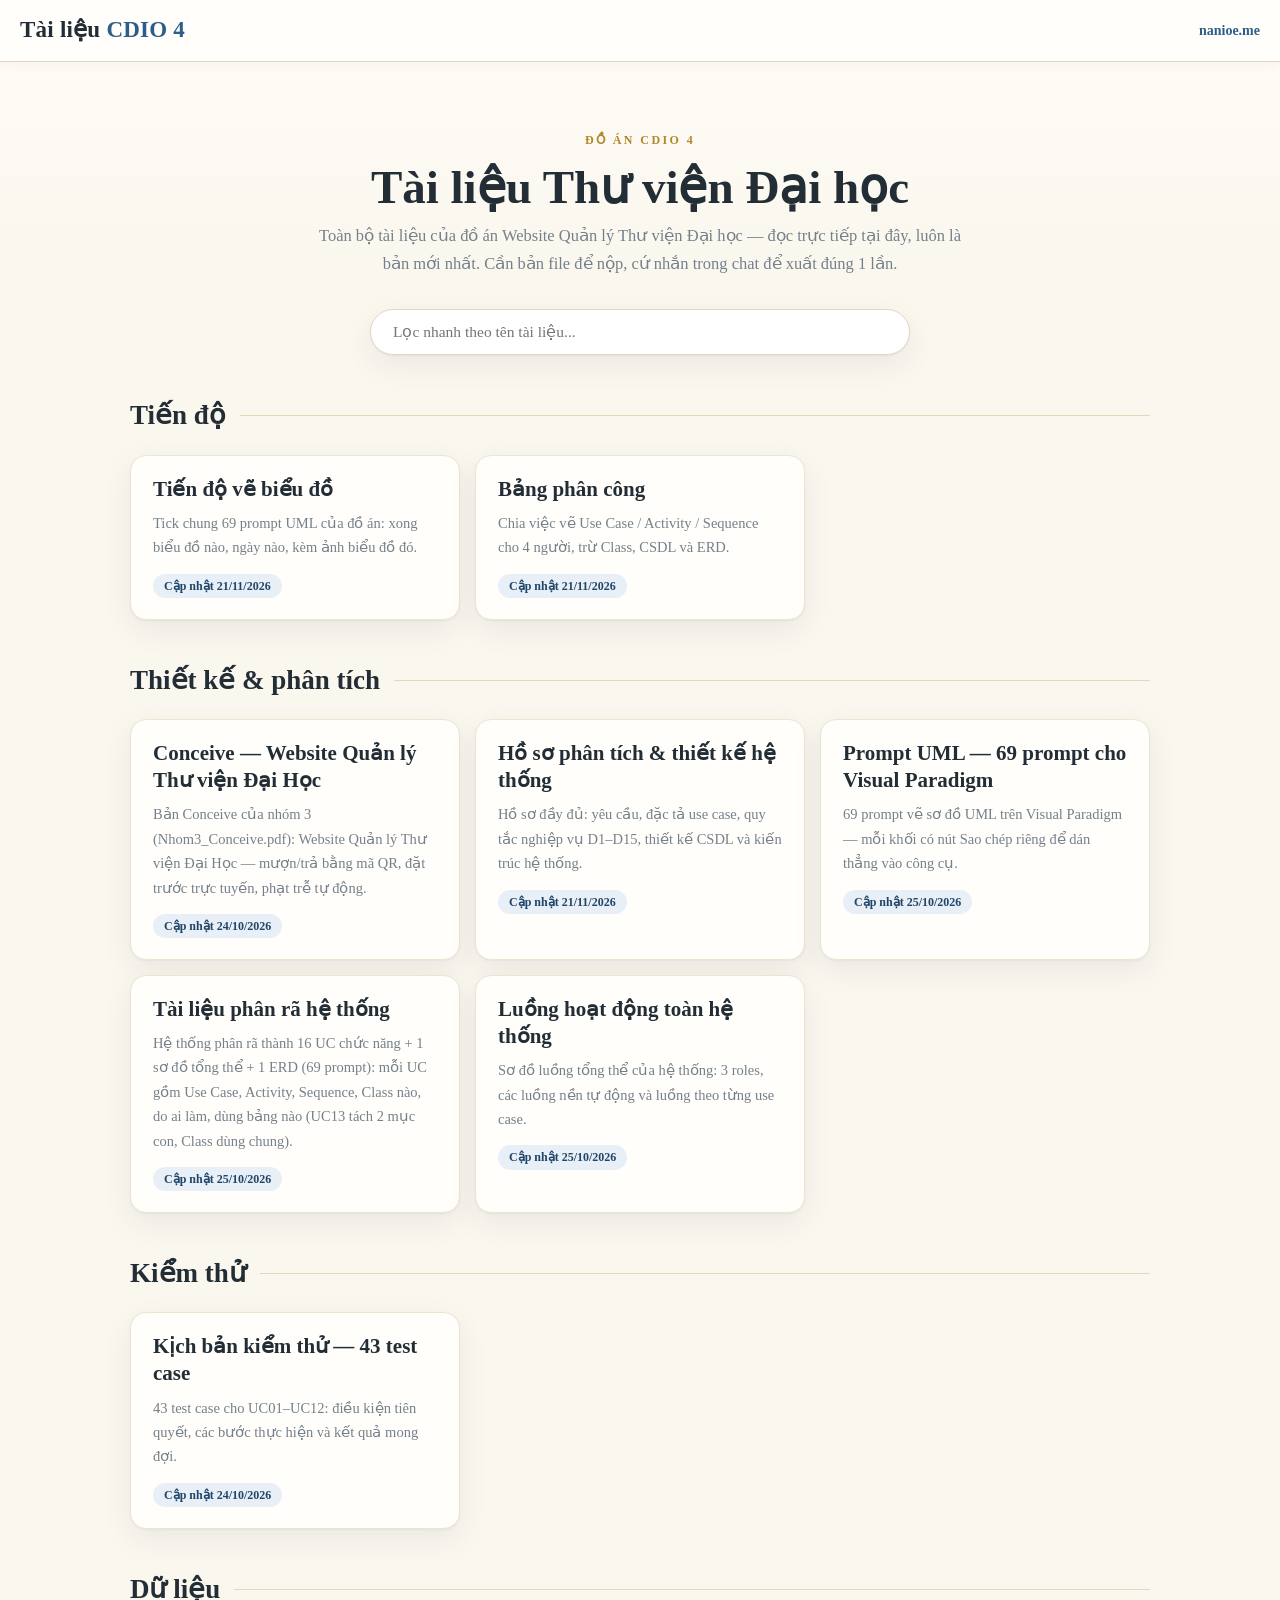
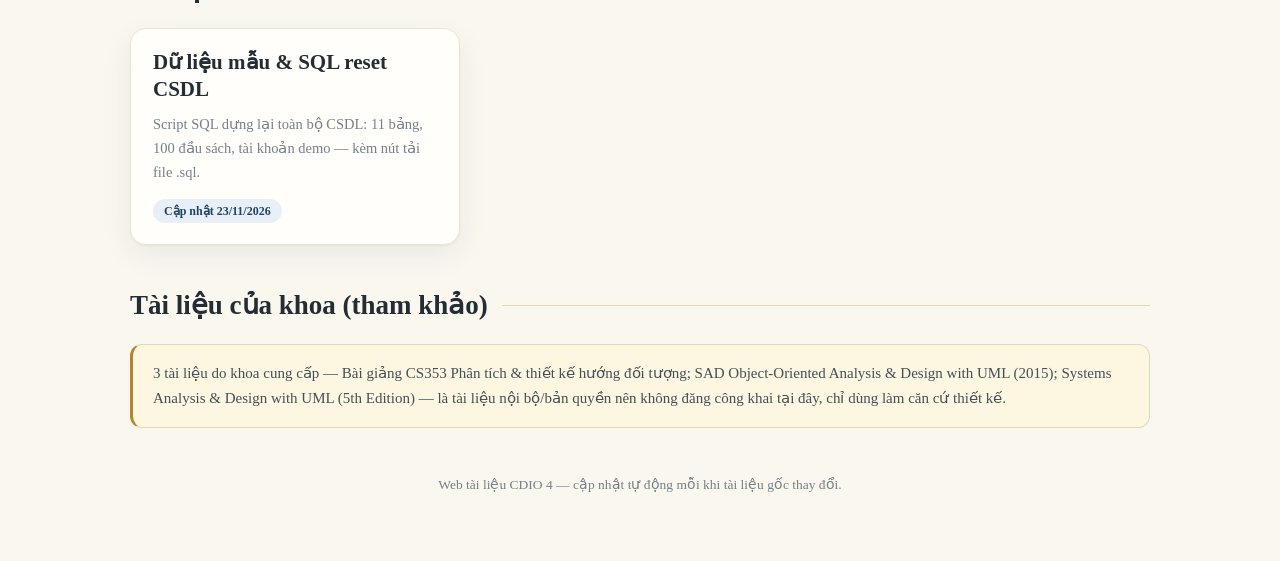
==== commit 27ba9dee: "Trang SQL doi nguon sang library_mini.sql (11 bang, 13 FK)" ====
--- a/index.html
+++ b/index.html
@@ -21,9 +21,9 @@
   </div>
   <input class="filter" id="docFilter" type="search" placeholder="Lọc nhanh theo tên tài liệu...">
 <section class="group-block"><h2>Tiến độ</h2><div class="cards"><a class="card" href="tien-do.html" data-search="tiến độ vẽ biểu đồ tick chung 69 prompt uml của đồ án: xong biểu đồ nào, ngày nào, kèm ảnh biểu đồ đó."><strong>Tiến độ vẽ biểu đồ</strong><p>Tick chung 69 prompt UML của đồ án: xong biểu đồ nào, ngày nào, kèm ảnh biểu đồ đó.</p><span class="upd">Cập nhật 21/11/2026</span></a><a class="card" href="phan-cong.html" data-search="bảng phân công chia việc vẽ use case / activity / sequence cho 4 người, trừ class, csdl và erd."><strong>Bảng phân công</strong><p>Chia việc vẽ Use Case / Activity / Sequence cho 4 người, trừ Class, CSDL và ERD.</p><span class="upd">Cập nhật 21/11/2026</span></a></div></section>
-<section class="group-block"><h2>Thiết kế &amp; phân tích</h2><div class="cards"><a class="card" href="conceive.html" data-search="conceive — website quản lý thư viện đại học bản conceive của nhóm 3 (nhom3_conceive.pdf): website quản lý thư viện đại học — mượn/trả bằng mã qr, đặt trước trực tuyến, phạt trễ tự động."><strong>Conceive — Website Quản lý Thư viện Đại Học</strong><p>Bản Conceive của nhóm 3 (Nhom3_Conceive.pdf): Website Quản lý Thư viện Đại Học — mượn/trả bằng mã QR, đặt trước trực tuyến, phạt trễ tự động.</p><span class="upd">Cập nhật 24/10/2026</span></a><a class="card" href="ho-so-thiet-ke.html" data-search="hồ sơ phân tích &amp; thiết kế hệ thống hồ sơ đầy đủ: yêu cầu, đặc tả use case, quy tắc nghiệp vụ d1–d15, thiết kế csdl và kiến trúc hệ thống."><strong>Hồ sơ phân tích &amp; thiết kế hệ thống</strong><p>Hồ sơ đầy đủ: yêu cầu, đặc tả use case, quy tắc nghiệp vụ D1–D15, thiết kế CSDL và kiến trúc hệ thống.</p><span class="upd">Cập nhật 25/10/2026</span></a><a class="card" href="prompt-uml.html" data-search="prompt uml — 69 prompt cho visual paradigm 69 prompt vẽ sơ đồ uml trên visual paradigm — mỗi khối có nút sao chép riêng để dán thẳng vào công cụ."><strong>Prompt UML — 69 prompt cho Visual Paradigm</strong><p>69 prompt vẽ sơ đồ UML trên Visual Paradigm — mỗi khối có nút Sao chép riêng để dán thẳng vào công cụ.</p><span class="upd">Cập nhật 25/10/2026</span></a><a class="card" href="phan-ra.html" data-search="tài liệu phân rã hệ thống hệ thống phân rã thành 16 uc chức năng + 1 sơ đồ tổng thể + 1 erd (69 prompt): mỗi uc gồm use case, activity, sequence, class nào, do ai làm, dùng bảng nào (uc13 tách 2 mục con, class dùng chung)."><strong>Tài liệu phân rã hệ thống</strong><p>Hệ thống phân rã thành 16 UC chức năng + 1 sơ đồ tổng thể + 1 ERD (69 prompt): mỗi UC gồm Use Case, Activity, Sequence, Class nào, do ai làm, dùng bảng nào (UC13 tách 2 mục con, Class dùng chung).</p><span class="upd">Cập nhật 25/10/2026</span></a><a class="card" href="luong-hoat-dong.html" data-search="luồng hoạt động toàn hệ thống sơ đồ luồng tổng thể của hệ thống: 3 roles, các luồng nền tự động và luồng theo từng use case."><strong>Luồng hoạt động toàn hệ thống</strong><p>Sơ đồ luồng tổng thể của hệ thống: 3 roles, các luồng nền tự động và luồng theo từng use case.</p><span class="upd">Cập nhật 25/10/2026</span></a></div></section>
+<section class="group-block"><h2>Thiết kế &amp; phân tích</h2><div class="cards"><a class="card" href="conceive.html" data-search="conceive — website quản lý thư viện đại học bản conceive của nhóm 3 (nhom3_conceive.pdf): website quản lý thư viện đại học — mượn/trả bằng mã qr, đặt trước trực tuyến, phạt trễ tự động."><strong>Conceive — Website Quản lý Thư viện Đại Học</strong><p>Bản Conceive của nhóm 3 (Nhom3_Conceive.pdf): Website Quản lý Thư viện Đại Học — mượn/trả bằng mã QR, đặt trước trực tuyến, phạt trễ tự động.</p><span class="upd">Cập nhật 24/10/2026</span></a><a class="card" href="ho-so-thiet-ke.html" data-search="hồ sơ phân tích &amp; thiết kế hệ thống hồ sơ đầy đủ: yêu cầu, đặc tả use case, quy tắc nghiệp vụ d1–d15, thiết kế csdl và kiến trúc hệ thống."><strong>Hồ sơ phân tích &amp; thiết kế hệ thống</strong><p>Hồ sơ đầy đủ: yêu cầu, đặc tả use case, quy tắc nghiệp vụ D1–D15, thiết kế CSDL và kiến trúc hệ thống.</p><span class="upd">Cập nhật 21/11/2026</span></a><a class="card" href="prompt-uml.html" data-search="prompt uml — 69 prompt cho visual paradigm 69 prompt vẽ sơ đồ uml trên visual paradigm — mỗi khối có nút sao chép riêng để dán thẳng vào công cụ."><strong>Prompt UML — 69 prompt cho Visual Paradigm</strong><p>69 prompt vẽ sơ đồ UML trên Visual Paradigm — mỗi khối có nút Sao chép riêng để dán thẳng vào công cụ.</p><span class="upd">Cập nhật 25/10/2026</span></a><a class="card" href="phan-ra.html" data-search="tài liệu phân rã hệ thống hệ thống phân rã thành 16 uc chức năng + 1 sơ đồ tổng thể + 1 erd (69 prompt): mỗi uc gồm use case, activity, sequence, class nào, do ai làm, dùng bảng nào (uc13 tách 2 mục con, class dùng chung)."><strong>Tài liệu phân rã hệ thống</strong><p>Hệ thống phân rã thành 16 UC chức năng + 1 sơ đồ tổng thể + 1 ERD (69 prompt): mỗi UC gồm Use Case, Activity, Sequence, Class nào, do ai làm, dùng bảng nào (UC13 tách 2 mục con, Class dùng chung).</p><span class="upd">Cập nhật 25/10/2026</span></a><a class="card" href="luong-hoat-dong.html" data-search="luồng hoạt động toàn hệ thống sơ đồ luồng tổng thể của hệ thống: 3 roles, các luồng nền tự động và luồng theo từng use case."><strong>Luồng hoạt động toàn hệ thống</strong><p>Sơ đồ luồng tổng thể của hệ thống: 3 roles, các luồng nền tự động và luồng theo từng use case.</p><span class="upd">Cập nhật 25/10/2026</span></a></div></section>
 <section class="group-block"><h2>Kiểm thử</h2><div class="cards"><a class="card" href="kich-ban-kiem-thu.html" data-search="kịch bản kiểm thử — 43 test case 43 test case cho uc01–uc12: điều kiện tiên quyết, các bước thực hiện và kết quả mong đợi."><strong>Kịch bản kiểm thử — 43 test case</strong><p>43 test case cho UC01–UC12: điều kiện tiên quyết, các bước thực hiện và kết quả mong đợi.</p><span class="upd">Cập nhật 24/10/2026</span></a></div></section>
-<section class="group-block"><h2>Dữ liệu</h2><div class="cards"><a class="card" href="du-lieu-sql.html" data-search="dữ liệu mẫu &amp; sql reset csdl script sql dựng lại toàn bộ csdl: 8 bảng, 100 đầu sách, tài khoản demo — kèm nút tải file .sql."><strong>Dữ liệu mẫu &amp; SQL reset CSDL</strong><p>Script SQL dựng lại toàn bộ CSDL: 8 bảng, 100 đầu sách, tài khoản demo — kèm nút tải file .sql.</p><span class="upd">Cập nhật 18/10/2026</span></a></div></section>
+<section class="group-block"><h2>Dữ liệu</h2><div class="cards"><a class="card" href="du-lieu-sql.html" data-search="dữ liệu mẫu &amp; sql reset csdl script sql dựng lại toàn bộ csdl: 11 bảng, 100 đầu sách, tài khoản demo — kèm nút tải file .sql."><strong>Dữ liệu mẫu &amp; SQL reset CSDL</strong><p>Script SQL dựng lại toàn bộ CSDL: 11 bảng, 100 đầu sách, tài khoản demo — kèm nút tải file .sql.</p><span class="upd">Cập nhật 23/11/2026</span></a></div></section>
   <h2>Tài liệu của khoa (tham khảo)</h2>
   <div class="note">3 tài liệu do khoa cung cấp — Bài giảng CS353 Phân tích &amp; thiết kế hướng đối tượng; SAD Object-Oriented Analysis &amp; Design with UML (2015); Systems Analysis &amp; Design with UML (5th Edition) — là tài liệu nội bộ/bản quyền nên không đăng công khai tại đây, chỉ dùng làm căn cứ thiết kế.</div>
   <footer>Web tài liệu CDIO 4 — cập nhật tự động mỗi khi tài liệu gốc thay đổi.</footer>
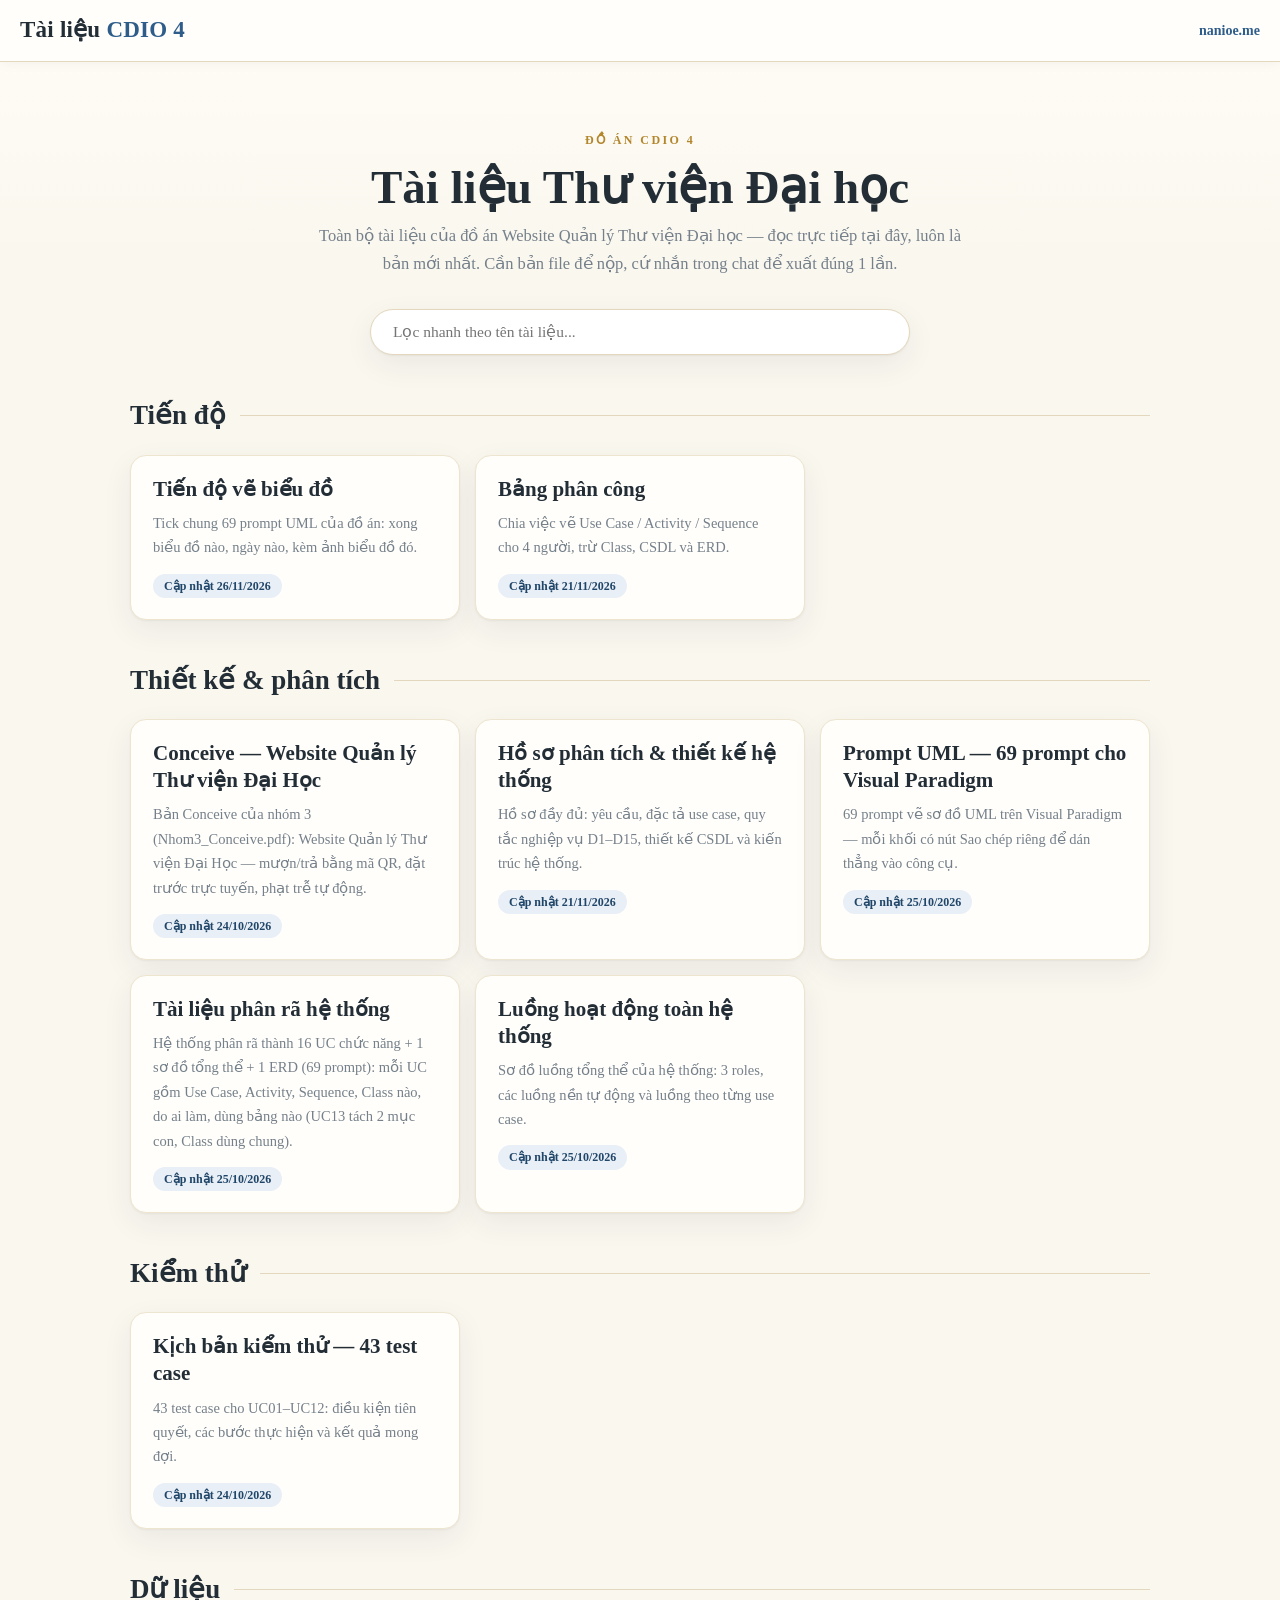
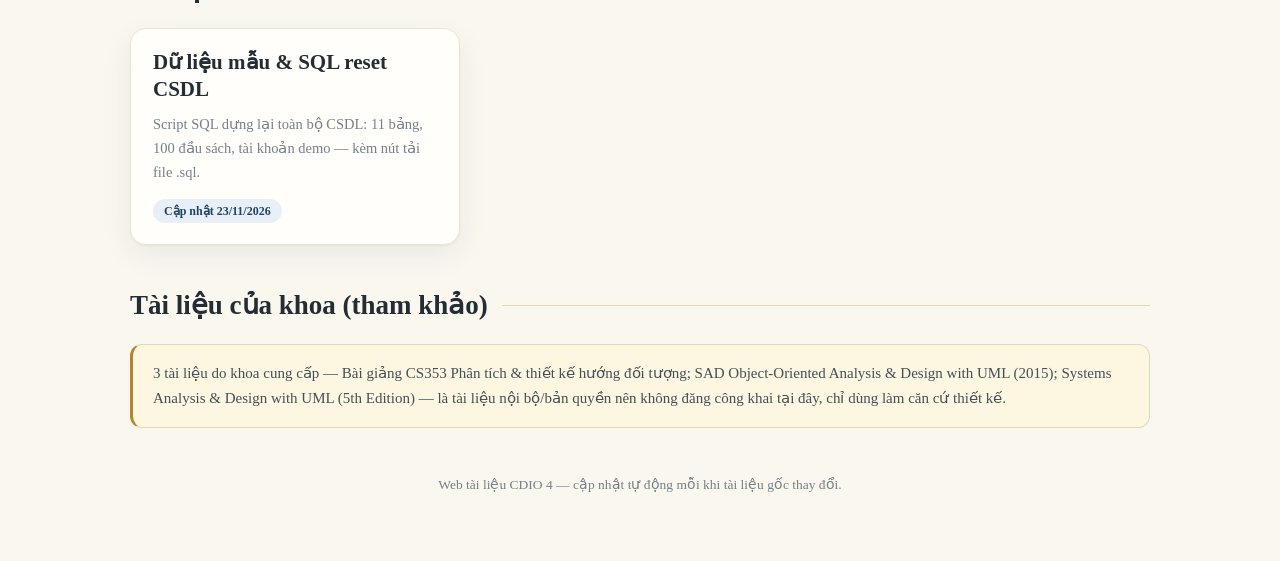
==== commit 5a5d42c9: "Them Activity + Sequence UC17, cap nhat so do UC03 UC04 UC07 UC08 UC11 UC18 (tien do 60/69)" ====
--- a/index.html
+++ b/index.html
@@ -20,7 +20,7 @@
     <p>Toàn bộ tài liệu của đồ án Website Quản lý Thư viện Đại học — đọc trực tiếp tại đây, luôn là bản mới nhất. Cần bản file để nộp, cứ nhắn trong chat để xuất đúng 1 lần.</p>
   </div>
   <input class="filter" id="docFilter" type="search" placeholder="Lọc nhanh theo tên tài liệu...">
-<section class="group-block"><h2>Tiến độ</h2><div class="cards"><a class="card" href="tien-do.html" data-search="tiến độ vẽ biểu đồ tick chung 69 prompt uml của đồ án: xong biểu đồ nào, ngày nào, kèm ảnh biểu đồ đó."><strong>Tiến độ vẽ biểu đồ</strong><p>Tick chung 69 prompt UML của đồ án: xong biểu đồ nào, ngày nào, kèm ảnh biểu đồ đó.</p><span class="upd">Cập nhật 21/11/2026</span></a><a class="card" href="phan-cong.html" data-search="bảng phân công chia việc vẽ use case / activity / sequence cho 4 người, trừ class, csdl và erd."><strong>Bảng phân công</strong><p>Chia việc vẽ Use Case / Activity / Sequence cho 4 người, trừ Class, CSDL và ERD.</p><span class="upd">Cập nhật 21/11/2026</span></a></div></section>
+<section class="group-block"><h2>Tiến độ</h2><div class="cards"><a class="card" href="tien-do.html" data-search="tiến độ vẽ biểu đồ tick chung 69 prompt uml của đồ án: xong biểu đồ nào, ngày nào, kèm ảnh biểu đồ đó."><strong>Tiến độ vẽ biểu đồ</strong><p>Tick chung 69 prompt UML của đồ án: xong biểu đồ nào, ngày nào, kèm ảnh biểu đồ đó.</p><span class="upd">Cập nhật 26/11/2026</span></a><a class="card" href="phan-cong.html" data-search="bảng phân công chia việc vẽ use case / activity / sequence cho 4 người, trừ class, csdl và erd."><strong>Bảng phân công</strong><p>Chia việc vẽ Use Case / Activity / Sequence cho 4 người, trừ Class, CSDL và ERD.</p><span class="upd">Cập nhật 21/11/2026</span></a></div></section>
 <section class="group-block"><h2>Thiết kế &amp; phân tích</h2><div class="cards"><a class="card" href="conceive.html" data-search="conceive — website quản lý thư viện đại học bản conceive của nhóm 3 (nhom3_conceive.pdf): website quản lý thư viện đại học — mượn/trả bằng mã qr, đặt trước trực tuyến, phạt trễ tự động."><strong>Conceive — Website Quản lý Thư viện Đại Học</strong><p>Bản Conceive của nhóm 3 (Nhom3_Conceive.pdf): Website Quản lý Thư viện Đại Học — mượn/trả bằng mã QR, đặt trước trực tuyến, phạt trễ tự động.</p><span class="upd">Cập nhật 24/10/2026</span></a><a class="card" href="ho-so-thiet-ke.html" data-search="hồ sơ phân tích &amp; thiết kế hệ thống hồ sơ đầy đủ: yêu cầu, đặc tả use case, quy tắc nghiệp vụ d1–d15, thiết kế csdl và kiến trúc hệ thống."><strong>Hồ sơ phân tích &amp; thiết kế hệ thống</strong><p>Hồ sơ đầy đủ: yêu cầu, đặc tả use case, quy tắc nghiệp vụ D1–D15, thiết kế CSDL và kiến trúc hệ thống.</p><span class="upd">Cập nhật 21/11/2026</span></a><a class="card" href="prompt-uml.html" data-search="prompt uml — 69 prompt cho visual paradigm 69 prompt vẽ sơ đồ uml trên visual paradigm — mỗi khối có nút sao chép riêng để dán thẳng vào công cụ."><strong>Prompt UML — 69 prompt cho Visual Paradigm</strong><p>69 prompt vẽ sơ đồ UML trên Visual Paradigm — mỗi khối có nút Sao chép riêng để dán thẳng vào công cụ.</p><span class="upd">Cập nhật 25/10/2026</span></a><a class="card" href="phan-ra.html" data-search="tài liệu phân rã hệ thống hệ thống phân rã thành 16 uc chức năng + 1 sơ đồ tổng thể + 1 erd (69 prompt): mỗi uc gồm use case, activity, sequence, class nào, do ai làm, dùng bảng nào (uc13 tách 2 mục con, class dùng chung)."><strong>Tài liệu phân rã hệ thống</strong><p>Hệ thống phân rã thành 16 UC chức năng + 1 sơ đồ tổng thể + 1 ERD (69 prompt): mỗi UC gồm Use Case, Activity, Sequence, Class nào, do ai làm, dùng bảng nào (UC13 tách 2 mục con, Class dùng chung).</p><span class="upd">Cập nhật 25/10/2026</span></a><a class="card" href="luong-hoat-dong.html" data-search="luồng hoạt động toàn hệ thống sơ đồ luồng tổng thể của hệ thống: 3 roles, các luồng nền tự động và luồng theo từng use case."><strong>Luồng hoạt động toàn hệ thống</strong><p>Sơ đồ luồng tổng thể của hệ thống: 3 roles, các luồng nền tự động và luồng theo từng use case.</p><span class="upd">Cập nhật 25/10/2026</span></a></div></section>
 <section class="group-block"><h2>Kiểm thử</h2><div class="cards"><a class="card" href="kich-ban-kiem-thu.html" data-search="kịch bản kiểm thử — 43 test case 43 test case cho uc01–uc12: điều kiện tiên quyết, các bước thực hiện và kết quả mong đợi."><strong>Kịch bản kiểm thử — 43 test case</strong><p>43 test case cho UC01–UC12: điều kiện tiên quyết, các bước thực hiện và kết quả mong đợi.</p><span class="upd">Cập nhật 24/10/2026</span></a></div></section>
 <section class="group-block"><h2>Dữ liệu</h2><div class="cards"><a class="card" href="du-lieu-sql.html" data-search="dữ liệu mẫu &amp; sql reset csdl script sql dựng lại toàn bộ csdl: 11 bảng, 100 đầu sách, tài khoản demo — kèm nút tải file .sql."><strong>Dữ liệu mẫu &amp; SQL reset CSDL</strong><p>Script SQL dựng lại toàn bộ CSDL: 11 bảng, 100 đầu sách, tài khoản demo — kèm nút tải file .sql.</p><span class="upd">Cập nhật 23/11/2026</span></a></div></section>
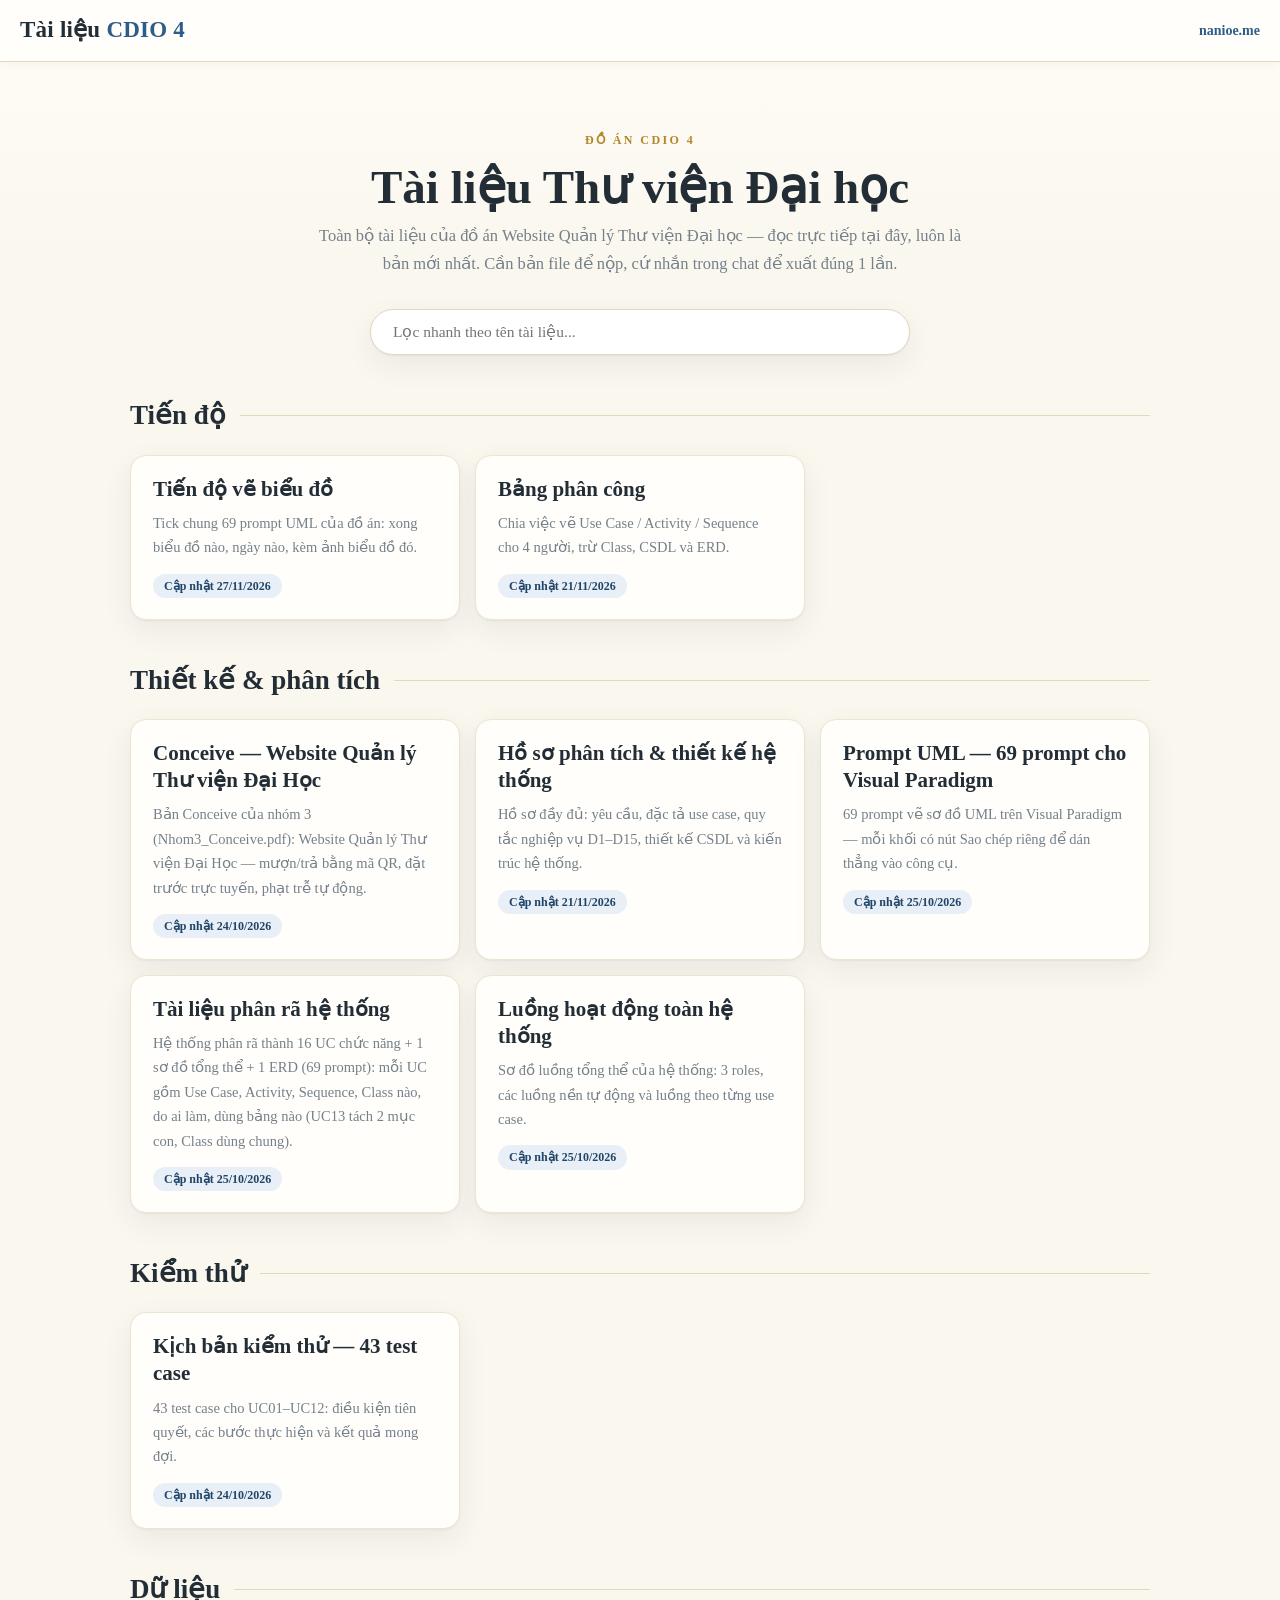
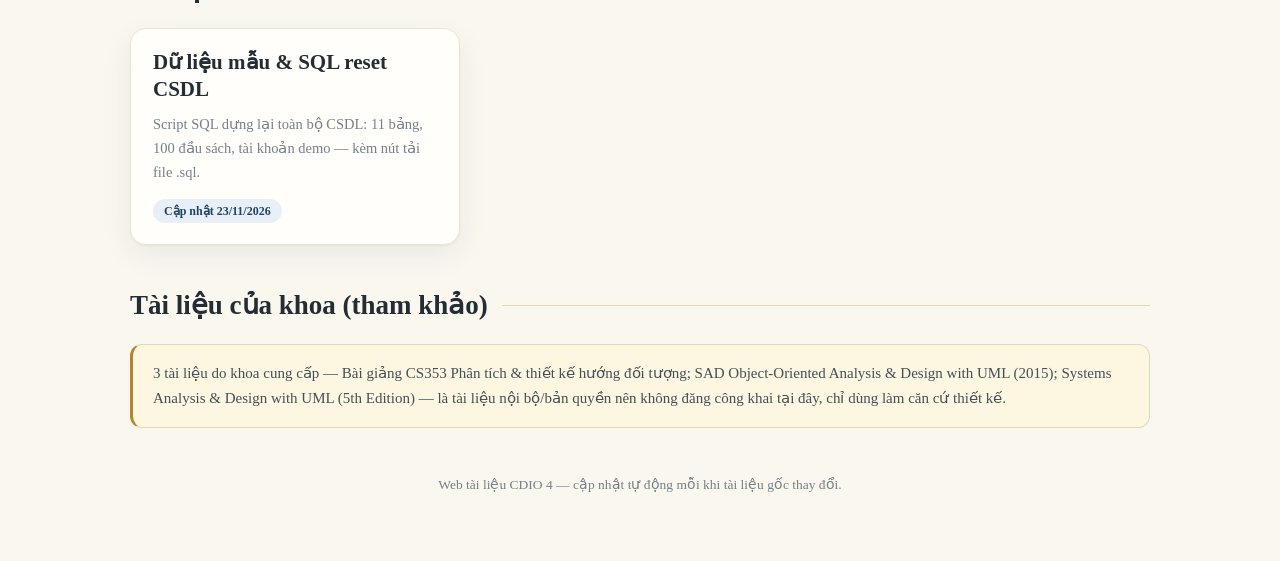
==== commit b7eea788: "Them Activity + Sequence UC06 UC10 UC16, ve lai UC01 UC05 UC09 UC13 UC19 (tien do 66/69)" ====
--- a/index.html
+++ b/index.html
@@ -20,7 +20,7 @@
     <p>Toàn bộ tài liệu của đồ án Website Quản lý Thư viện Đại học — đọc trực tiếp tại đây, luôn là bản mới nhất. Cần bản file để nộp, cứ nhắn trong chat để xuất đúng 1 lần.</p>
   </div>
   <input class="filter" id="docFilter" type="search" placeholder="Lọc nhanh theo tên tài liệu...">
-<section class="group-block"><h2>Tiến độ</h2><div class="cards"><a class="card" href="tien-do.html" data-search="tiến độ vẽ biểu đồ tick chung 69 prompt uml của đồ án: xong biểu đồ nào, ngày nào, kèm ảnh biểu đồ đó."><strong>Tiến độ vẽ biểu đồ</strong><p>Tick chung 69 prompt UML của đồ án: xong biểu đồ nào, ngày nào, kèm ảnh biểu đồ đó.</p><span class="upd">Cập nhật 26/11/2026</span></a><a class="card" href="phan-cong.html" data-search="bảng phân công chia việc vẽ use case / activity / sequence cho 4 người, trừ class, csdl và erd."><strong>Bảng phân công</strong><p>Chia việc vẽ Use Case / Activity / Sequence cho 4 người, trừ Class, CSDL và ERD.</p><span class="upd">Cập nhật 21/11/2026</span></a></div></section>
+<section class="group-block"><h2>Tiến độ</h2><div class="cards"><a class="card" href="tien-do.html" data-search="tiến độ vẽ biểu đồ tick chung 69 prompt uml của đồ án: xong biểu đồ nào, ngày nào, kèm ảnh biểu đồ đó."><strong>Tiến độ vẽ biểu đồ</strong><p>Tick chung 69 prompt UML của đồ án: xong biểu đồ nào, ngày nào, kèm ảnh biểu đồ đó.</p><span class="upd">Cập nhật 27/11/2026</span></a><a class="card" href="phan-cong.html" data-search="bảng phân công chia việc vẽ use case / activity / sequence cho 4 người, trừ class, csdl và erd."><strong>Bảng phân công</strong><p>Chia việc vẽ Use Case / Activity / Sequence cho 4 người, trừ Class, CSDL và ERD.</p><span class="upd">Cập nhật 21/11/2026</span></a></div></section>
 <section class="group-block"><h2>Thiết kế &amp; phân tích</h2><div class="cards"><a class="card" href="conceive.html" data-search="conceive — website quản lý thư viện đại học bản conceive của nhóm 3 (nhom3_conceive.pdf): website quản lý thư viện đại học — mượn/trả bằng mã qr, đặt trước trực tuyến, phạt trễ tự động."><strong>Conceive — Website Quản lý Thư viện Đại Học</strong><p>Bản Conceive của nhóm 3 (Nhom3_Conceive.pdf): Website Quản lý Thư viện Đại Học — mượn/trả bằng mã QR, đặt trước trực tuyến, phạt trễ tự động.</p><span class="upd">Cập nhật 24/10/2026</span></a><a class="card" href="ho-so-thiet-ke.html" data-search="hồ sơ phân tích &amp; thiết kế hệ thống hồ sơ đầy đủ: yêu cầu, đặc tả use case, quy tắc nghiệp vụ d1–d15, thiết kế csdl và kiến trúc hệ thống."><strong>Hồ sơ phân tích &amp; thiết kế hệ thống</strong><p>Hồ sơ đầy đủ: yêu cầu, đặc tả use case, quy tắc nghiệp vụ D1–D15, thiết kế CSDL và kiến trúc hệ thống.</p><span class="upd">Cập nhật 21/11/2026</span></a><a class="card" href="prompt-uml.html" data-search="prompt uml — 69 prompt cho visual paradigm 69 prompt vẽ sơ đồ uml trên visual paradigm — mỗi khối có nút sao chép riêng để dán thẳng vào công cụ."><strong>Prompt UML — 69 prompt cho Visual Paradigm</strong><p>69 prompt vẽ sơ đồ UML trên Visual Paradigm — mỗi khối có nút Sao chép riêng để dán thẳng vào công cụ.</p><span class="upd">Cập nhật 25/10/2026</span></a><a class="card" href="phan-ra.html" data-search="tài liệu phân rã hệ thống hệ thống phân rã thành 16 uc chức năng + 1 sơ đồ tổng thể + 1 erd (69 prompt): mỗi uc gồm use case, activity, sequence, class nào, do ai làm, dùng bảng nào (uc13 tách 2 mục con, class dùng chung)."><strong>Tài liệu phân rã hệ thống</strong><p>Hệ thống phân rã thành 16 UC chức năng + 1 sơ đồ tổng thể + 1 ERD (69 prompt): mỗi UC gồm Use Case, Activity, Sequence, Class nào, do ai làm, dùng bảng nào (UC13 tách 2 mục con, Class dùng chung).</p><span class="upd">Cập nhật 25/10/2026</span></a><a class="card" href="luong-hoat-dong.html" data-search="luồng hoạt động toàn hệ thống sơ đồ luồng tổng thể của hệ thống: 3 roles, các luồng nền tự động và luồng theo từng use case."><strong>Luồng hoạt động toàn hệ thống</strong><p>Sơ đồ luồng tổng thể của hệ thống: 3 roles, các luồng nền tự động và luồng theo từng use case.</p><span class="upd">Cập nhật 25/10/2026</span></a></div></section>
 <section class="group-block"><h2>Kiểm thử</h2><div class="cards"><a class="card" href="kich-ban-kiem-thu.html" data-search="kịch bản kiểm thử — 43 test case 43 test case cho uc01–uc12: điều kiện tiên quyết, các bước thực hiện và kết quả mong đợi."><strong>Kịch bản kiểm thử — 43 test case</strong><p>43 test case cho UC01–UC12: điều kiện tiên quyết, các bước thực hiện và kết quả mong đợi.</p><span class="upd">Cập nhật 24/10/2026</span></a></div></section>
 <section class="group-block"><h2>Dữ liệu</h2><div class="cards"><a class="card" href="du-lieu-sql.html" data-search="dữ liệu mẫu &amp; sql reset csdl script sql dựng lại toàn bộ csdl: 11 bảng, 100 đầu sách, tài khoản demo — kèm nút tải file .sql."><strong>Dữ liệu mẫu &amp; SQL reset CSDL</strong><p>Script SQL dựng lại toàn bộ CSDL: 11 bảng, 100 đầu sách, tài khoản demo — kèm nút tải file .sql.</p><span class="upd">Cập nhật 23/11/2026</span></a></div></section>
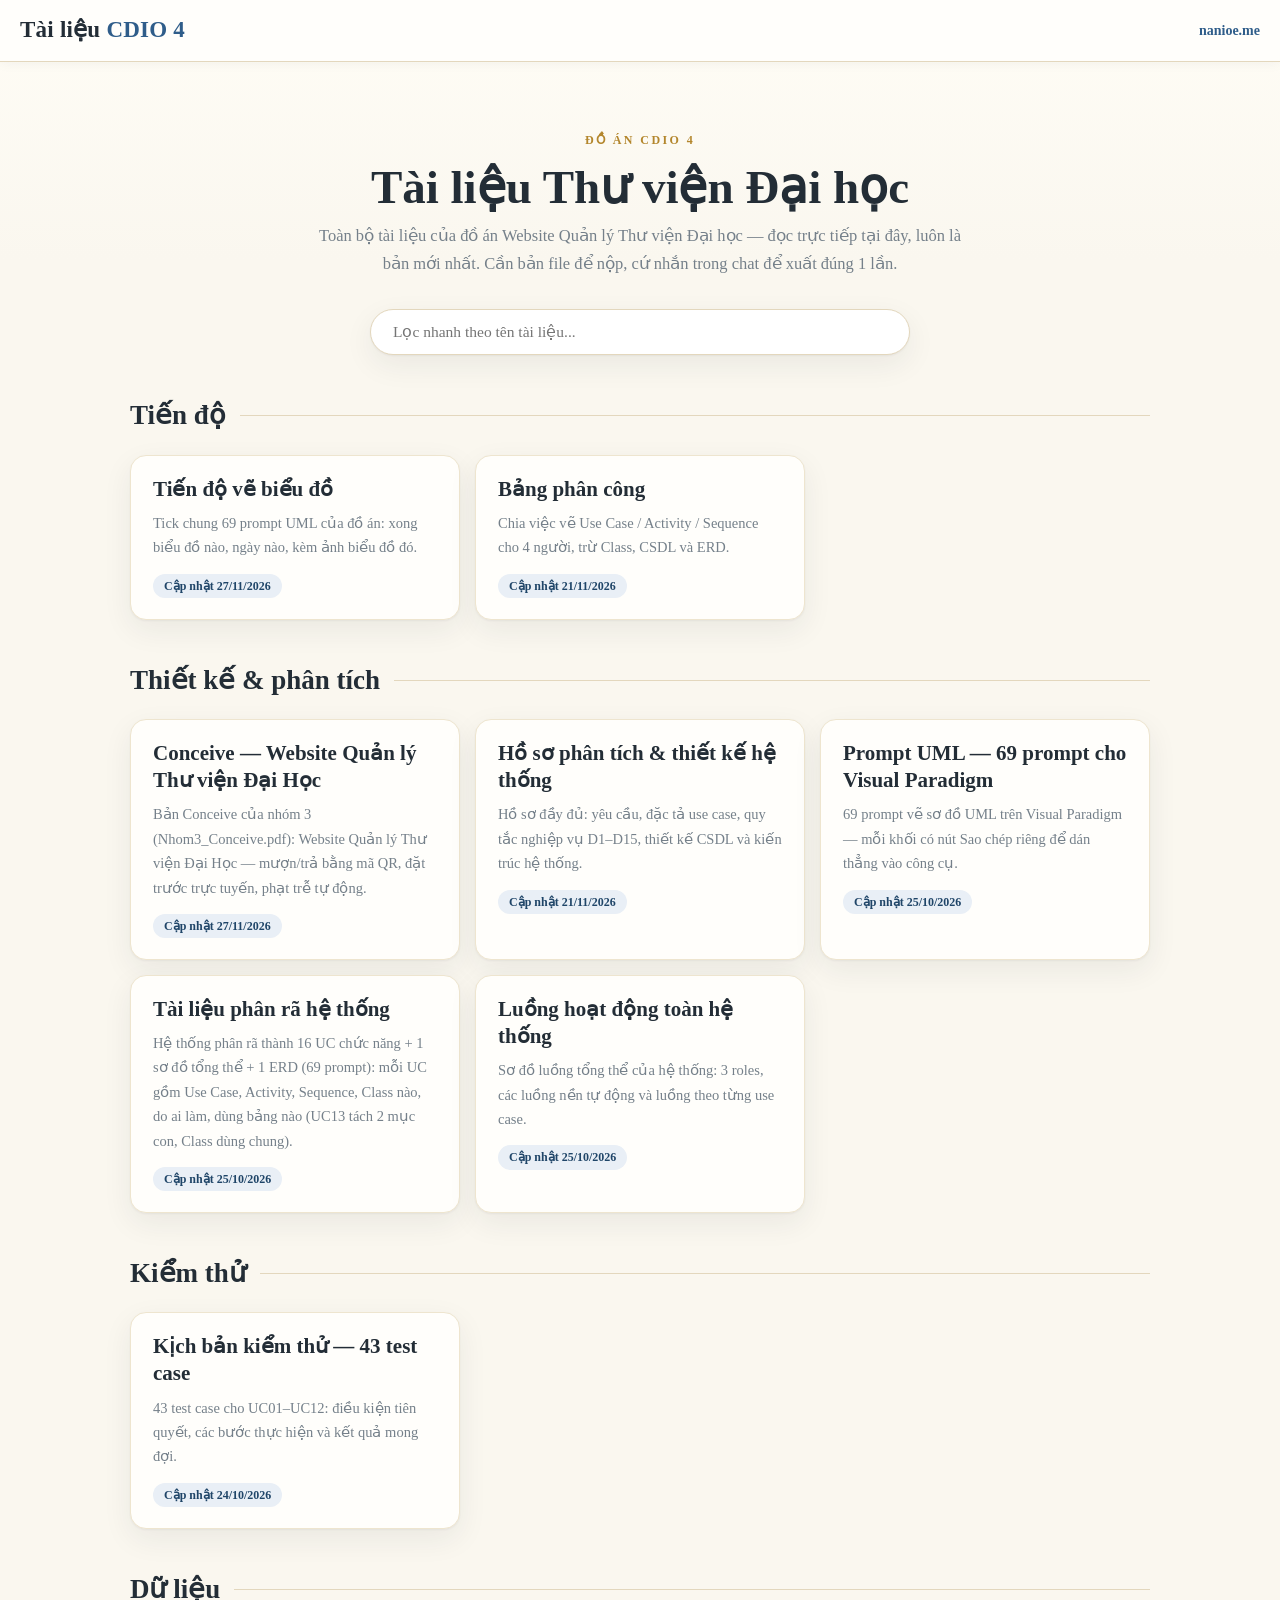
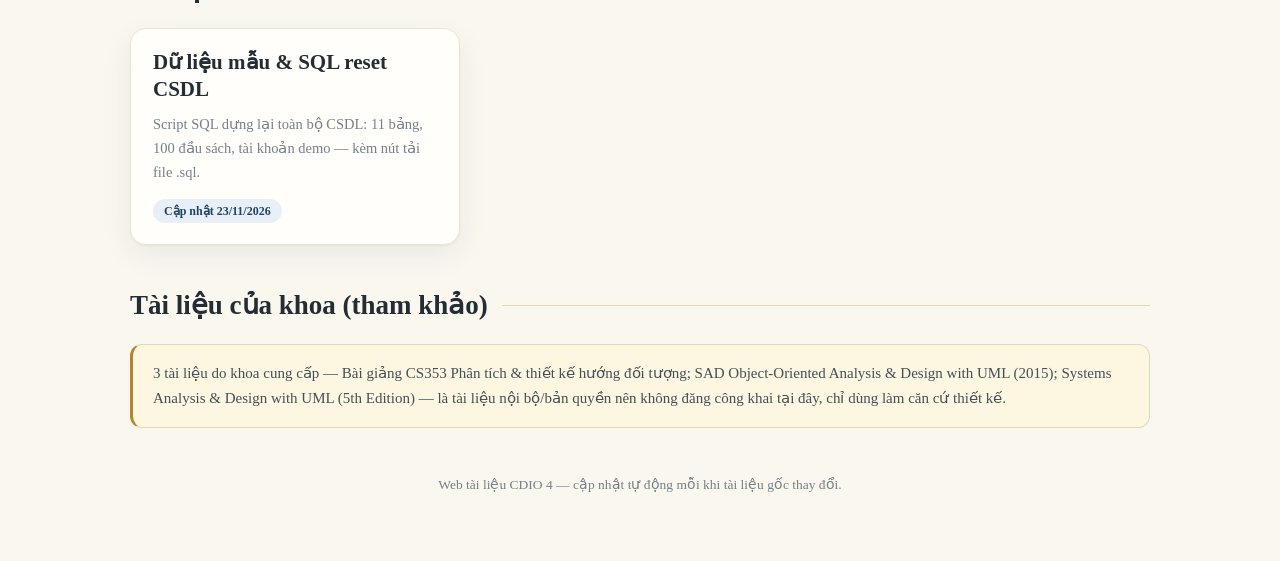
==== commit 6d06445e: "Them so do ngu canh SMART LIBRARY vao muc Conceive (muc 3 Actors)" ====
--- a/index.html
+++ b/index.html
@@ -21,7 +21,7 @@
   </div>
   <input class="filter" id="docFilter" type="search" placeholder="Lọc nhanh theo tên tài liệu...">
 <section class="group-block"><h2>Tiến độ</h2><div class="cards"><a class="card" href="tien-do.html" data-search="tiến độ vẽ biểu đồ tick chung 69 prompt uml của đồ án: xong biểu đồ nào, ngày nào, kèm ảnh biểu đồ đó."><strong>Tiến độ vẽ biểu đồ</strong><p>Tick chung 69 prompt UML của đồ án: xong biểu đồ nào, ngày nào, kèm ảnh biểu đồ đó.</p><span class="upd">Cập nhật 27/11/2026</span></a><a class="card" href="phan-cong.html" data-search="bảng phân công chia việc vẽ use case / activity / sequence cho 4 người, trừ class, csdl và erd."><strong>Bảng phân công</strong><p>Chia việc vẽ Use Case / Activity / Sequence cho 4 người, trừ Class, CSDL và ERD.</p><span class="upd">Cập nhật 21/11/2026</span></a></div></section>
-<section class="group-block"><h2>Thiết kế &amp; phân tích</h2><div class="cards"><a class="card" href="conceive.html" data-search="conceive — website quản lý thư viện đại học bản conceive của nhóm 3 (nhom3_conceive.pdf): website quản lý thư viện đại học — mượn/trả bằng mã qr, đặt trước trực tuyến, phạt trễ tự động."><strong>Conceive — Website Quản lý Thư viện Đại Học</strong><p>Bản Conceive của nhóm 3 (Nhom3_Conceive.pdf): Website Quản lý Thư viện Đại Học — mượn/trả bằng mã QR, đặt trước trực tuyến, phạt trễ tự động.</p><span class="upd">Cập nhật 24/10/2026</span></a><a class="card" href="ho-so-thiet-ke.html" data-search="hồ sơ phân tích &amp; thiết kế hệ thống hồ sơ đầy đủ: yêu cầu, đặc tả use case, quy tắc nghiệp vụ d1–d15, thiết kế csdl và kiến trúc hệ thống."><strong>Hồ sơ phân tích &amp; thiết kế hệ thống</strong><p>Hồ sơ đầy đủ: yêu cầu, đặc tả use case, quy tắc nghiệp vụ D1–D15, thiết kế CSDL và kiến trúc hệ thống.</p><span class="upd">Cập nhật 21/11/2026</span></a><a class="card" href="prompt-uml.html" data-search="prompt uml — 69 prompt cho visual paradigm 69 prompt vẽ sơ đồ uml trên visual paradigm — mỗi khối có nút sao chép riêng để dán thẳng vào công cụ."><strong>Prompt UML — 69 prompt cho Visual Paradigm</strong><p>69 prompt vẽ sơ đồ UML trên Visual Paradigm — mỗi khối có nút Sao chép riêng để dán thẳng vào công cụ.</p><span class="upd">Cập nhật 25/10/2026</span></a><a class="card" href="phan-ra.html" data-search="tài liệu phân rã hệ thống hệ thống phân rã thành 16 uc chức năng + 1 sơ đồ tổng thể + 1 erd (69 prompt): mỗi uc gồm use case, activity, sequence, class nào, do ai làm, dùng bảng nào (uc13 tách 2 mục con, class dùng chung)."><strong>Tài liệu phân rã hệ thống</strong><p>Hệ thống phân rã thành 16 UC chức năng + 1 sơ đồ tổng thể + 1 ERD (69 prompt): mỗi UC gồm Use Case, Activity, Sequence, Class nào, do ai làm, dùng bảng nào (UC13 tách 2 mục con, Class dùng chung).</p><span class="upd">Cập nhật 25/10/2026</span></a><a class="card" href="luong-hoat-dong.html" data-search="luồng hoạt động toàn hệ thống sơ đồ luồng tổng thể của hệ thống: 3 roles, các luồng nền tự động và luồng theo từng use case."><strong>Luồng hoạt động toàn hệ thống</strong><p>Sơ đồ luồng tổng thể của hệ thống: 3 roles, các luồng nền tự động và luồng theo từng use case.</p><span class="upd">Cập nhật 25/10/2026</span></a></div></section>
+<section class="group-block"><h2>Thiết kế &amp; phân tích</h2><div class="cards"><a class="card" href="conceive.html" data-search="conceive — website quản lý thư viện đại học bản conceive của nhóm 3 (nhom3_conceive.pdf): website quản lý thư viện đại học — mượn/trả bằng mã qr, đặt trước trực tuyến, phạt trễ tự động."><strong>Conceive — Website Quản lý Thư viện Đại Học</strong><p>Bản Conceive của nhóm 3 (Nhom3_Conceive.pdf): Website Quản lý Thư viện Đại Học — mượn/trả bằng mã QR, đặt trước trực tuyến, phạt trễ tự động.</p><span class="upd">Cập nhật 27/11/2026</span></a><a class="card" href="ho-so-thiet-ke.html" data-search="hồ sơ phân tích &amp; thiết kế hệ thống hồ sơ đầy đủ: yêu cầu, đặc tả use case, quy tắc nghiệp vụ d1–d15, thiết kế csdl và kiến trúc hệ thống."><strong>Hồ sơ phân tích &amp; thiết kế hệ thống</strong><p>Hồ sơ đầy đủ: yêu cầu, đặc tả use case, quy tắc nghiệp vụ D1–D15, thiết kế CSDL và kiến trúc hệ thống.</p><span class="upd">Cập nhật 21/11/2026</span></a><a class="card" href="prompt-uml.html" data-search="prompt uml — 69 prompt cho visual paradigm 69 prompt vẽ sơ đồ uml trên visual paradigm — mỗi khối có nút sao chép riêng để dán thẳng vào công cụ."><strong>Prompt UML — 69 prompt cho Visual Paradigm</strong><p>69 prompt vẽ sơ đồ UML trên Visual Paradigm — mỗi khối có nút Sao chép riêng để dán thẳng vào công cụ.</p><span class="upd">Cập nhật 25/10/2026</span></a><a class="card" href="phan-ra.html" data-search="tài liệu phân rã hệ thống hệ thống phân rã thành 16 uc chức năng + 1 sơ đồ tổng thể + 1 erd (69 prompt): mỗi uc gồm use case, activity, sequence, class nào, do ai làm, dùng bảng nào (uc13 tách 2 mục con, class dùng chung)."><strong>Tài liệu phân rã hệ thống</strong><p>Hệ thống phân rã thành 16 UC chức năng + 1 sơ đồ tổng thể + 1 ERD (69 prompt): mỗi UC gồm Use Case, Activity, Sequence, Class nào, do ai làm, dùng bảng nào (UC13 tách 2 mục con, Class dùng chung).</p><span class="upd">Cập nhật 25/10/2026</span></a><a class="card" href="luong-hoat-dong.html" data-search="luồng hoạt động toàn hệ thống sơ đồ luồng tổng thể của hệ thống: 3 roles, các luồng nền tự động và luồng theo từng use case."><strong>Luồng hoạt động toàn hệ thống</strong><p>Sơ đồ luồng tổng thể của hệ thống: 3 roles, các luồng nền tự động và luồng theo từng use case.</p><span class="upd">Cập nhật 25/10/2026</span></a></div></section>
 <section class="group-block"><h2>Kiểm thử</h2><div class="cards"><a class="card" href="kich-ban-kiem-thu.html" data-search="kịch bản kiểm thử — 43 test case 43 test case cho uc01–uc12: điều kiện tiên quyết, các bước thực hiện và kết quả mong đợi."><strong>Kịch bản kiểm thử — 43 test case</strong><p>43 test case cho UC01–UC12: điều kiện tiên quyết, các bước thực hiện và kết quả mong đợi.</p><span class="upd">Cập nhật 24/10/2026</span></a></div></section>
 <section class="group-block"><h2>Dữ liệu</h2><div class="cards"><a class="card" href="du-lieu-sql.html" data-search="dữ liệu mẫu &amp; sql reset csdl script sql dựng lại toàn bộ csdl: 11 bảng, 100 đầu sách, tài khoản demo — kèm nút tải file .sql."><strong>Dữ liệu mẫu &amp; SQL reset CSDL</strong><p>Script SQL dựng lại toàn bộ CSDL: 11 bảng, 100 đầu sách, tài khoản demo — kèm nút tải file .sql.</p><span class="upd">Cập nhật 23/11/2026</span></a></div></section>
   <h2>Tài liệu của khoa (tham khảo)</h2>
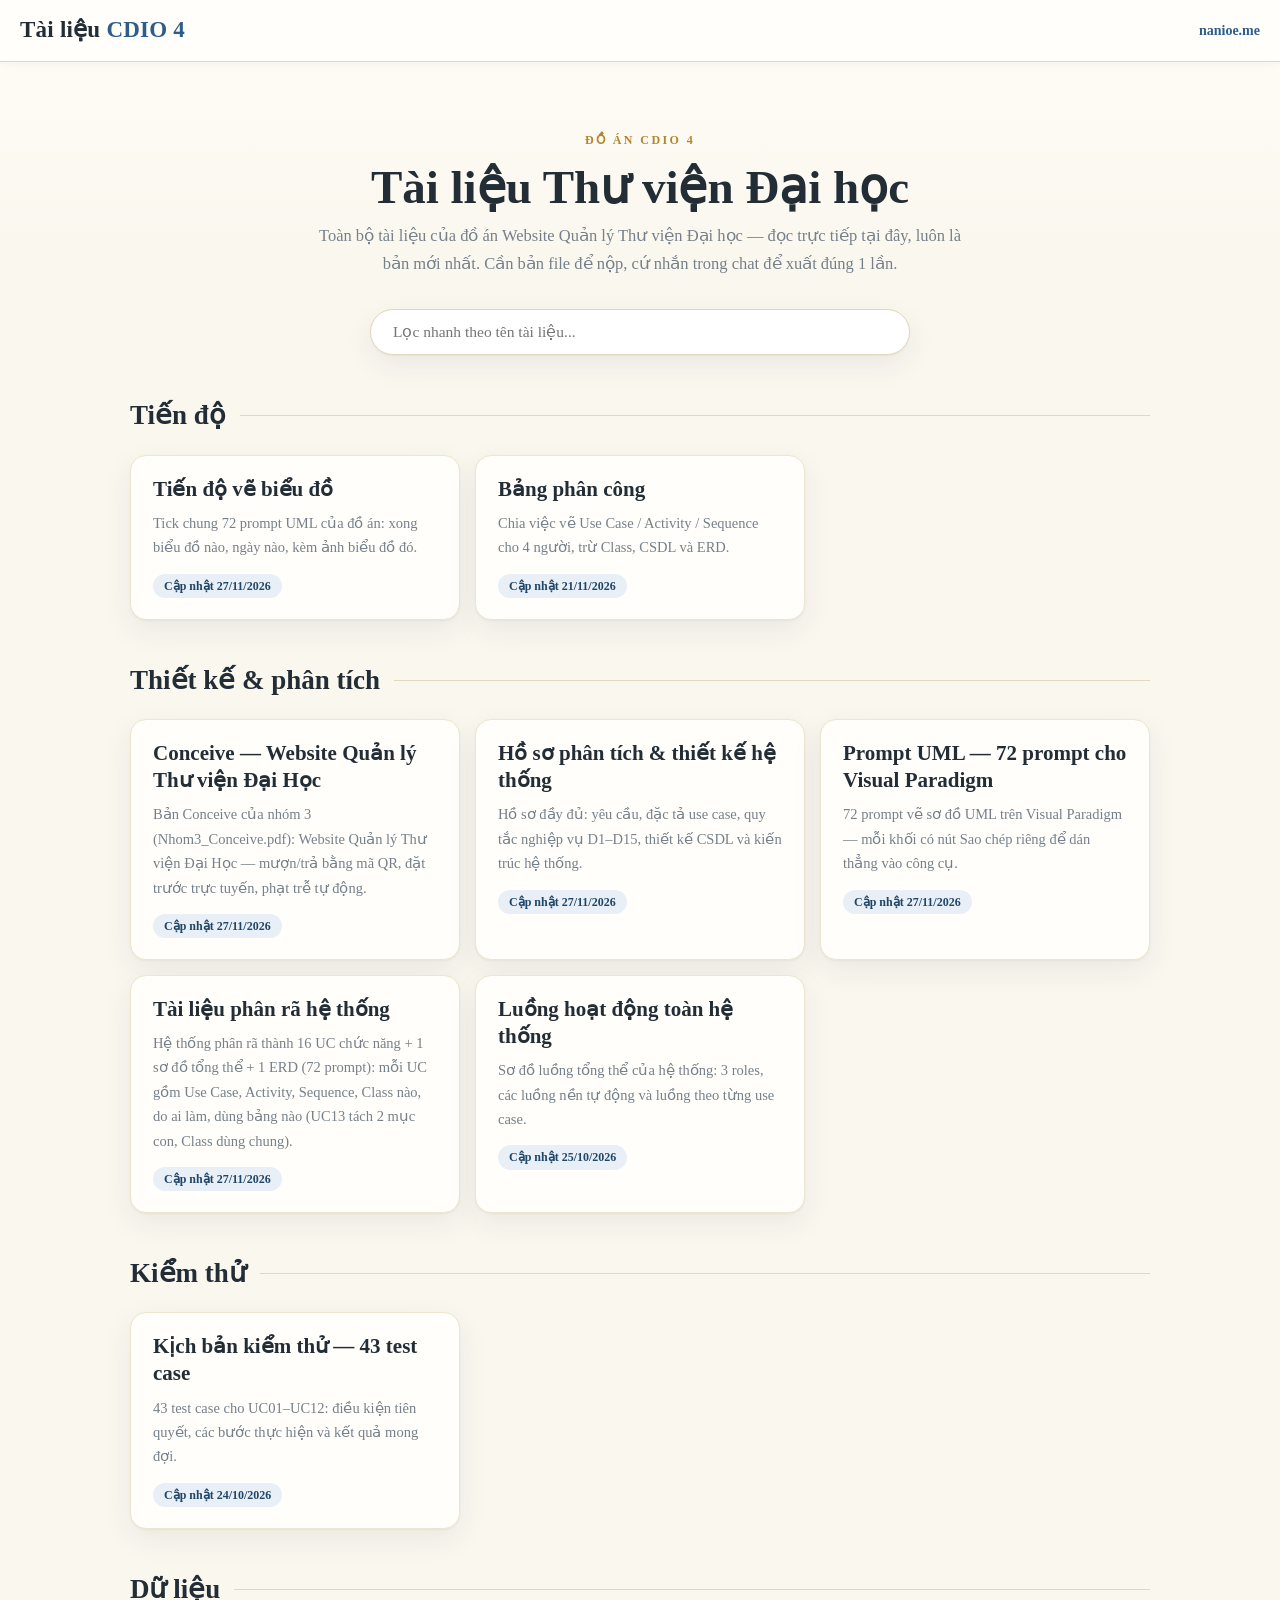
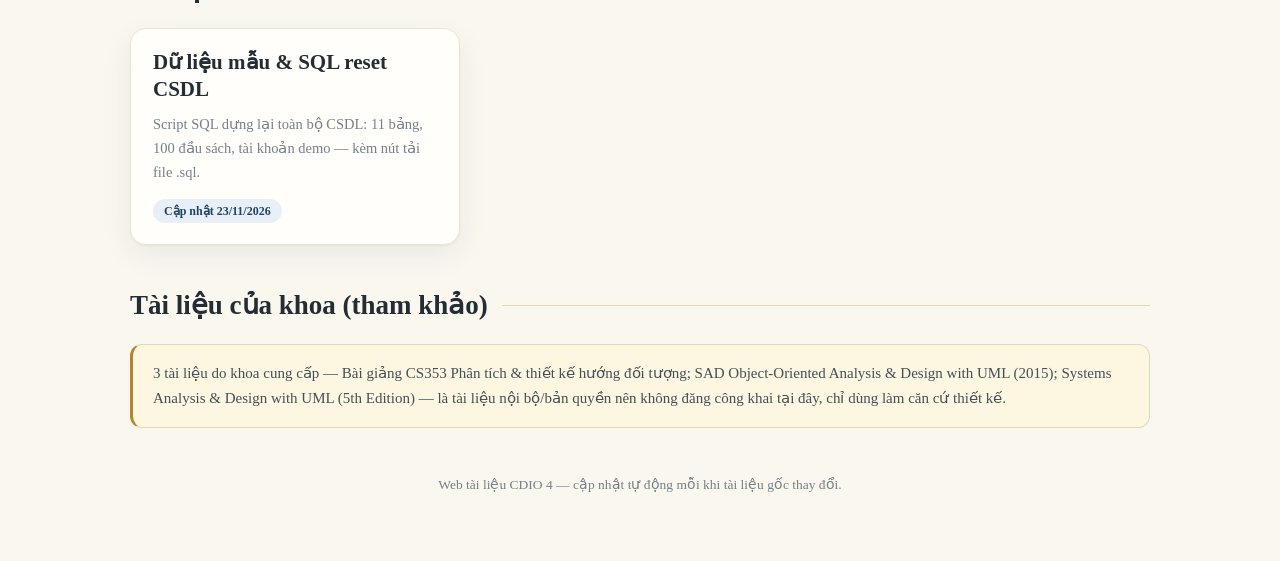
==== commit 26548b7e: "CDIO4: tach UC02 Activity thanh 4 luong (17, 17b, 17c, 17d) + UC02 Sequence + UC16 Use Case; tien do" ====
--- a/index.html
+++ b/index.html
@@ -20,8 +20,8 @@
     <p>Toàn bộ tài liệu của đồ án Website Quản lý Thư viện Đại học — đọc trực tiếp tại đây, luôn là bản mới nhất. Cần bản file để nộp, cứ nhắn trong chat để xuất đúng 1 lần.</p>
   </div>
   <input class="filter" id="docFilter" type="search" placeholder="Lọc nhanh theo tên tài liệu...">
-<section class="group-block"><h2>Tiến độ</h2><div class="cards"><a class="card" href="tien-do.html" data-search="tiến độ vẽ biểu đồ tick chung 69 prompt uml của đồ án: xong biểu đồ nào, ngày nào, kèm ảnh biểu đồ đó."><strong>Tiến độ vẽ biểu đồ</strong><p>Tick chung 69 prompt UML của đồ án: xong biểu đồ nào, ngày nào, kèm ảnh biểu đồ đó.</p><span class="upd">Cập nhật 27/11/2026</span></a><a class="card" href="phan-cong.html" data-search="bảng phân công chia việc vẽ use case / activity / sequence cho 4 người, trừ class, csdl và erd."><strong>Bảng phân công</strong><p>Chia việc vẽ Use Case / Activity / Sequence cho 4 người, trừ Class, CSDL và ERD.</p><span class="upd">Cập nhật 21/11/2026</span></a></div></section>
-<section class="group-block"><h2>Thiết kế &amp; phân tích</h2><div class="cards"><a class="card" href="conceive.html" data-search="conceive — website quản lý thư viện đại học bản conceive của nhóm 3 (nhom3_conceive.pdf): website quản lý thư viện đại học — mượn/trả bằng mã qr, đặt trước trực tuyến, phạt trễ tự động."><strong>Conceive — Website Quản lý Thư viện Đại Học</strong><p>Bản Conceive của nhóm 3 (Nhom3_Conceive.pdf): Website Quản lý Thư viện Đại Học — mượn/trả bằng mã QR, đặt trước trực tuyến, phạt trễ tự động.</p><span class="upd">Cập nhật 27/11/2026</span></a><a class="card" href="ho-so-thiet-ke.html" data-search="hồ sơ phân tích &amp; thiết kế hệ thống hồ sơ đầy đủ: yêu cầu, đặc tả use case, quy tắc nghiệp vụ d1–d15, thiết kế csdl và kiến trúc hệ thống."><strong>Hồ sơ phân tích &amp; thiết kế hệ thống</strong><p>Hồ sơ đầy đủ: yêu cầu, đặc tả use case, quy tắc nghiệp vụ D1–D15, thiết kế CSDL và kiến trúc hệ thống.</p><span class="upd">Cập nhật 21/11/2026</span></a><a class="card" href="prompt-uml.html" data-search="prompt uml — 69 prompt cho visual paradigm 69 prompt vẽ sơ đồ uml trên visual paradigm — mỗi khối có nút sao chép riêng để dán thẳng vào công cụ."><strong>Prompt UML — 69 prompt cho Visual Paradigm</strong><p>69 prompt vẽ sơ đồ UML trên Visual Paradigm — mỗi khối có nút Sao chép riêng để dán thẳng vào công cụ.</p><span class="upd">Cập nhật 25/10/2026</span></a><a class="card" href="phan-ra.html" data-search="tài liệu phân rã hệ thống hệ thống phân rã thành 16 uc chức năng + 1 sơ đồ tổng thể + 1 erd (69 prompt): mỗi uc gồm use case, activity, sequence, class nào, do ai làm, dùng bảng nào (uc13 tách 2 mục con, class dùng chung)."><strong>Tài liệu phân rã hệ thống</strong><p>Hệ thống phân rã thành 16 UC chức năng + 1 sơ đồ tổng thể + 1 ERD (69 prompt): mỗi UC gồm Use Case, Activity, Sequence, Class nào, do ai làm, dùng bảng nào (UC13 tách 2 mục con, Class dùng chung).</p><span class="upd">Cập nhật 25/10/2026</span></a><a class="card" href="luong-hoat-dong.html" data-search="luồng hoạt động toàn hệ thống sơ đồ luồng tổng thể của hệ thống: 3 roles, các luồng nền tự động và luồng theo từng use case."><strong>Luồng hoạt động toàn hệ thống</strong><p>Sơ đồ luồng tổng thể của hệ thống: 3 roles, các luồng nền tự động và luồng theo từng use case.</p><span class="upd">Cập nhật 25/10/2026</span></a></div></section>
+<section class="group-block"><h2>Tiến độ</h2><div class="cards"><a class="card" href="tien-do.html" data-search="tiến độ vẽ biểu đồ tick chung 72 prompt uml của đồ án: xong biểu đồ nào, ngày nào, kèm ảnh biểu đồ đó."><strong>Tiến độ vẽ biểu đồ</strong><p>Tick chung 72 prompt UML của đồ án: xong biểu đồ nào, ngày nào, kèm ảnh biểu đồ đó.</p><span class="upd">Cập nhật 27/11/2026</span></a><a class="card" href="phan-cong.html" data-search="bảng phân công chia việc vẽ use case / activity / sequence cho 4 người, trừ class, csdl và erd."><strong>Bảng phân công</strong><p>Chia việc vẽ Use Case / Activity / Sequence cho 4 người, trừ Class, CSDL và ERD.</p><span class="upd">Cập nhật 21/11/2026</span></a></div></section>
+<section class="group-block"><h2>Thiết kế &amp; phân tích</h2><div class="cards"><a class="card" href="conceive.html" data-search="conceive — website quản lý thư viện đại học bản conceive của nhóm 3 (nhom3_conceive.pdf): website quản lý thư viện đại học — mượn/trả bằng mã qr, đặt trước trực tuyến, phạt trễ tự động."><strong>Conceive — Website Quản lý Thư viện Đại Học</strong><p>Bản Conceive của nhóm 3 (Nhom3_Conceive.pdf): Website Quản lý Thư viện Đại Học — mượn/trả bằng mã QR, đặt trước trực tuyến, phạt trễ tự động.</p><span class="upd">Cập nhật 27/11/2026</span></a><a class="card" href="ho-so-thiet-ke.html" data-search="hồ sơ phân tích &amp; thiết kế hệ thống hồ sơ đầy đủ: yêu cầu, đặc tả use case, quy tắc nghiệp vụ d1–d15, thiết kế csdl và kiến trúc hệ thống."><strong>Hồ sơ phân tích &amp; thiết kế hệ thống</strong><p>Hồ sơ đầy đủ: yêu cầu, đặc tả use case, quy tắc nghiệp vụ D1–D15, thiết kế CSDL và kiến trúc hệ thống.</p><span class="upd">Cập nhật 27/11/2026</span></a><a class="card" href="prompt-uml.html" data-search="prompt uml — 72 prompt cho visual paradigm 72 prompt vẽ sơ đồ uml trên visual paradigm — mỗi khối có nút sao chép riêng để dán thẳng vào công cụ."><strong>Prompt UML — 72 prompt cho Visual Paradigm</strong><p>72 prompt vẽ sơ đồ UML trên Visual Paradigm — mỗi khối có nút Sao chép riêng để dán thẳng vào công cụ.</p><span class="upd">Cập nhật 27/11/2026</span></a><a class="card" href="phan-ra.html" data-search="tài liệu phân rã hệ thống hệ thống phân rã thành 16 uc chức năng + 1 sơ đồ tổng thể + 1 erd (72 prompt): mỗi uc gồm use case, activity, sequence, class nào, do ai làm, dùng bảng nào (uc13 tách 2 mục con, class dùng chung)."><strong>Tài liệu phân rã hệ thống</strong><p>Hệ thống phân rã thành 16 UC chức năng + 1 sơ đồ tổng thể + 1 ERD (72 prompt): mỗi UC gồm Use Case, Activity, Sequence, Class nào, do ai làm, dùng bảng nào (UC13 tách 2 mục con, Class dùng chung).</p><span class="upd">Cập nhật 27/11/2026</span></a><a class="card" href="luong-hoat-dong.html" data-search="luồng hoạt động toàn hệ thống sơ đồ luồng tổng thể của hệ thống: 3 roles, các luồng nền tự động và luồng theo từng use case."><strong>Luồng hoạt động toàn hệ thống</strong><p>Sơ đồ luồng tổng thể của hệ thống: 3 roles, các luồng nền tự động và luồng theo từng use case.</p><span class="upd">Cập nhật 25/10/2026</span></a></div></section>
 <section class="group-block"><h2>Kiểm thử</h2><div class="cards"><a class="card" href="kich-ban-kiem-thu.html" data-search="kịch bản kiểm thử — 43 test case 43 test case cho uc01–uc12: điều kiện tiên quyết, các bước thực hiện và kết quả mong đợi."><strong>Kịch bản kiểm thử — 43 test case</strong><p>43 test case cho UC01–UC12: điều kiện tiên quyết, các bước thực hiện và kết quả mong đợi.</p><span class="upd">Cập nhật 24/10/2026</span></a></div></section>
 <section class="group-block"><h2>Dữ liệu</h2><div class="cards"><a class="card" href="du-lieu-sql.html" data-search="dữ liệu mẫu &amp; sql reset csdl script sql dựng lại toàn bộ csdl: 11 bảng, 100 đầu sách, tài khoản demo — kèm nút tải file .sql."><strong>Dữ liệu mẫu &amp; SQL reset CSDL</strong><p>Script SQL dựng lại toàn bộ CSDL: 11 bảng, 100 đầu sách, tài khoản demo — kèm nút tải file .sql.</p><span class="upd">Cập nhật 23/11/2026</span></a></div></section>
   <h2>Tài liệu của khoa (tham khảo)</h2>
